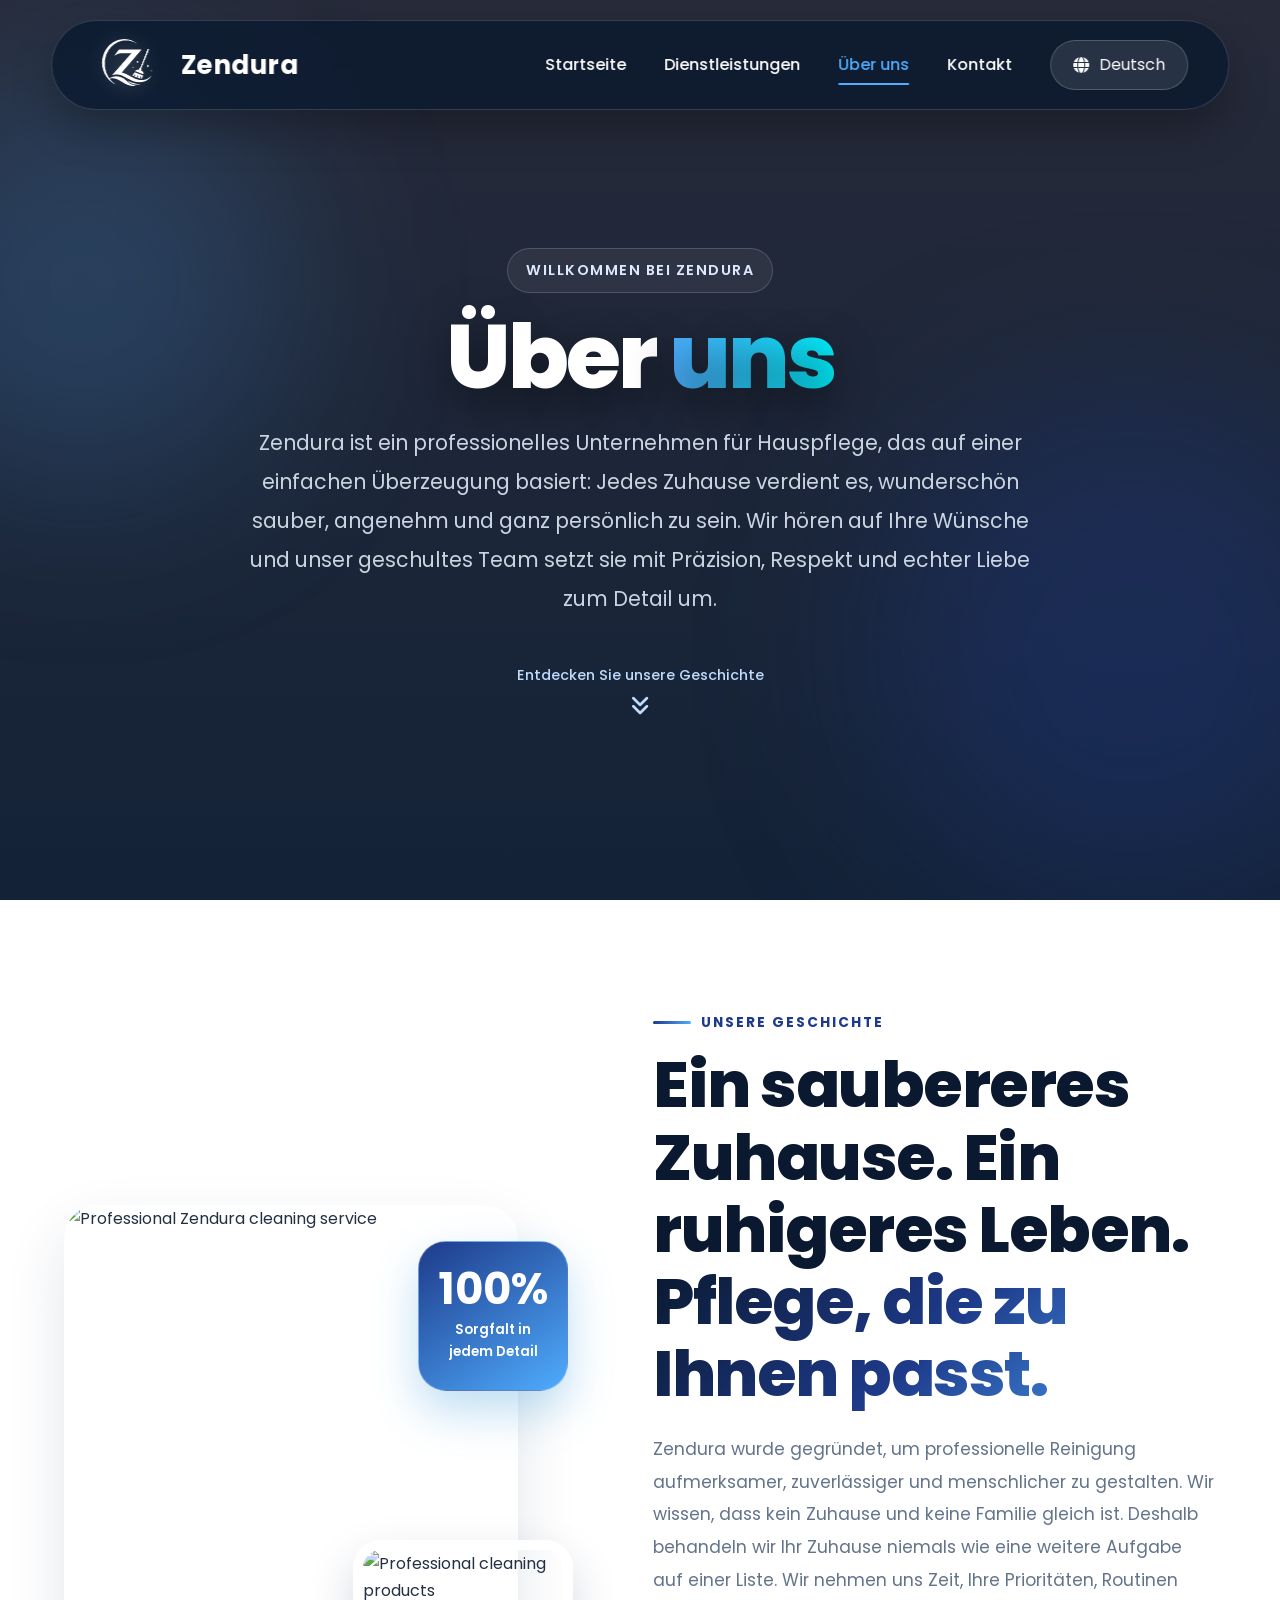
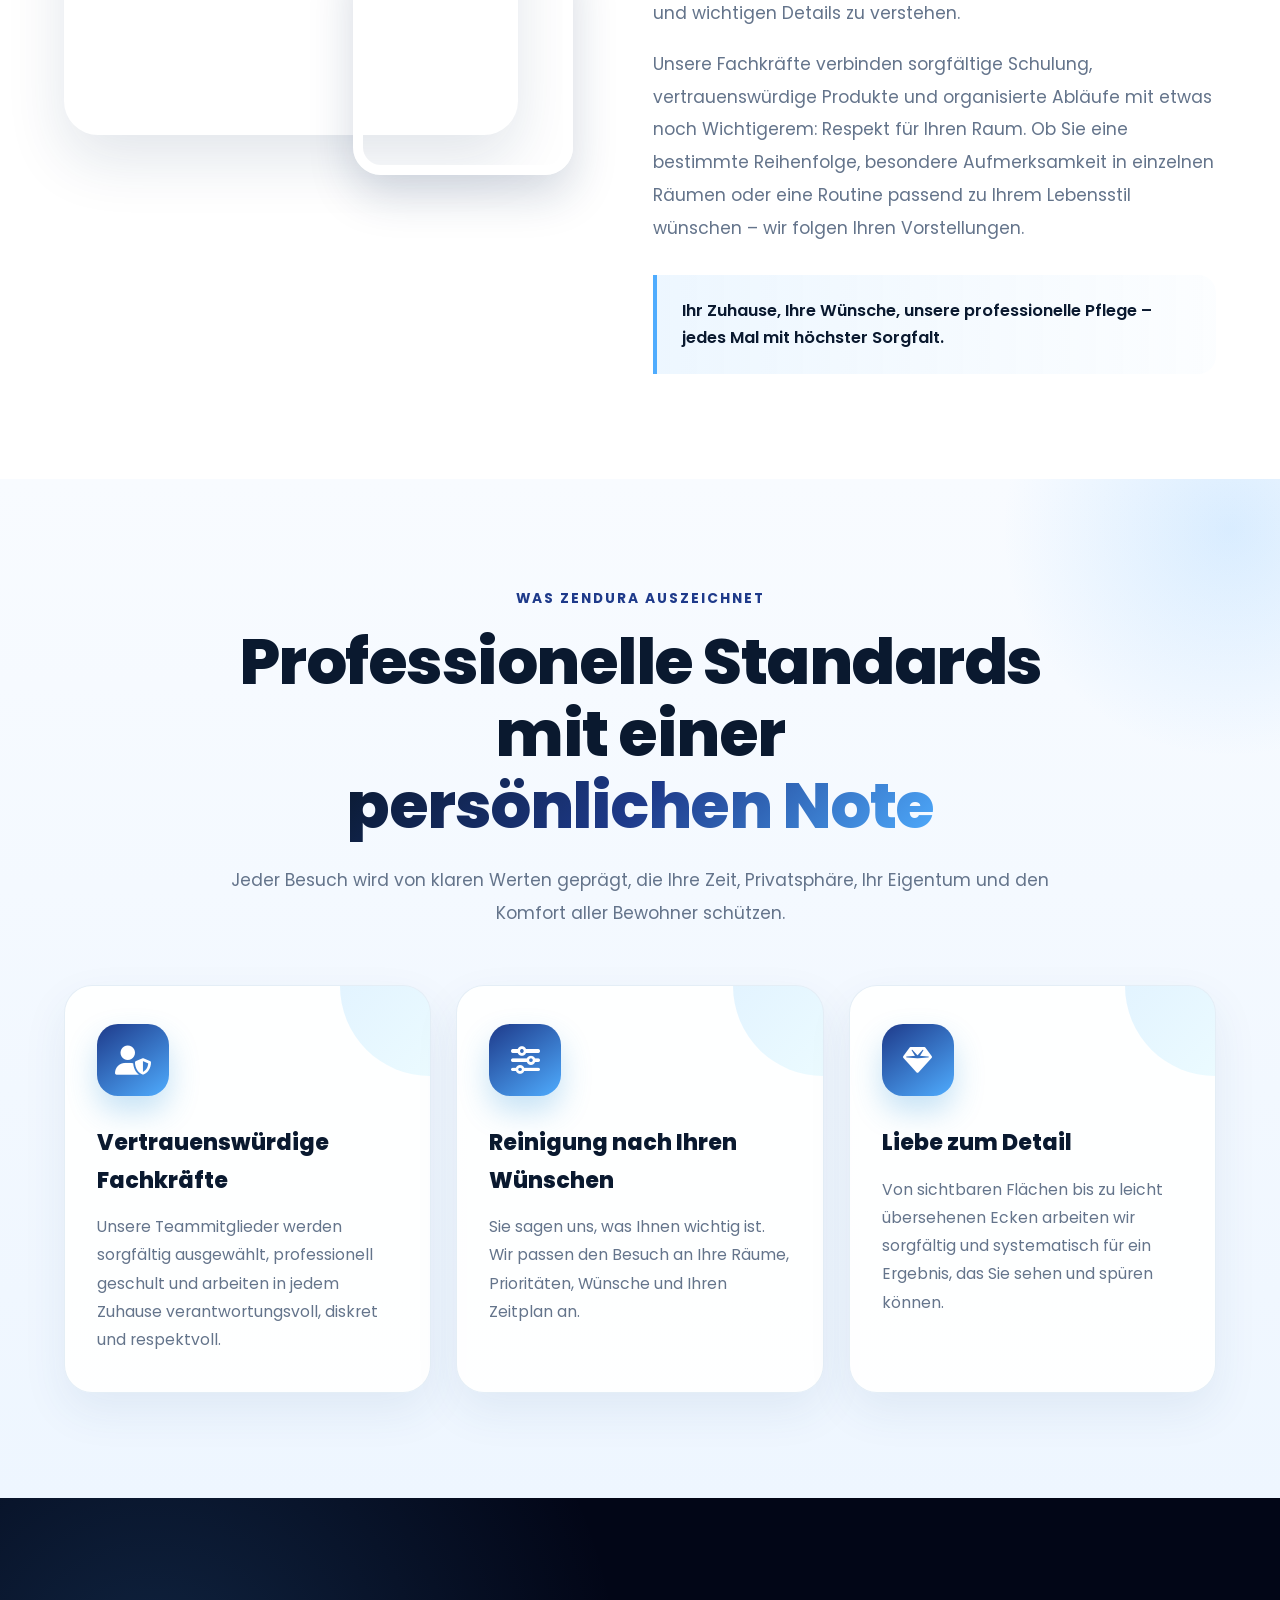
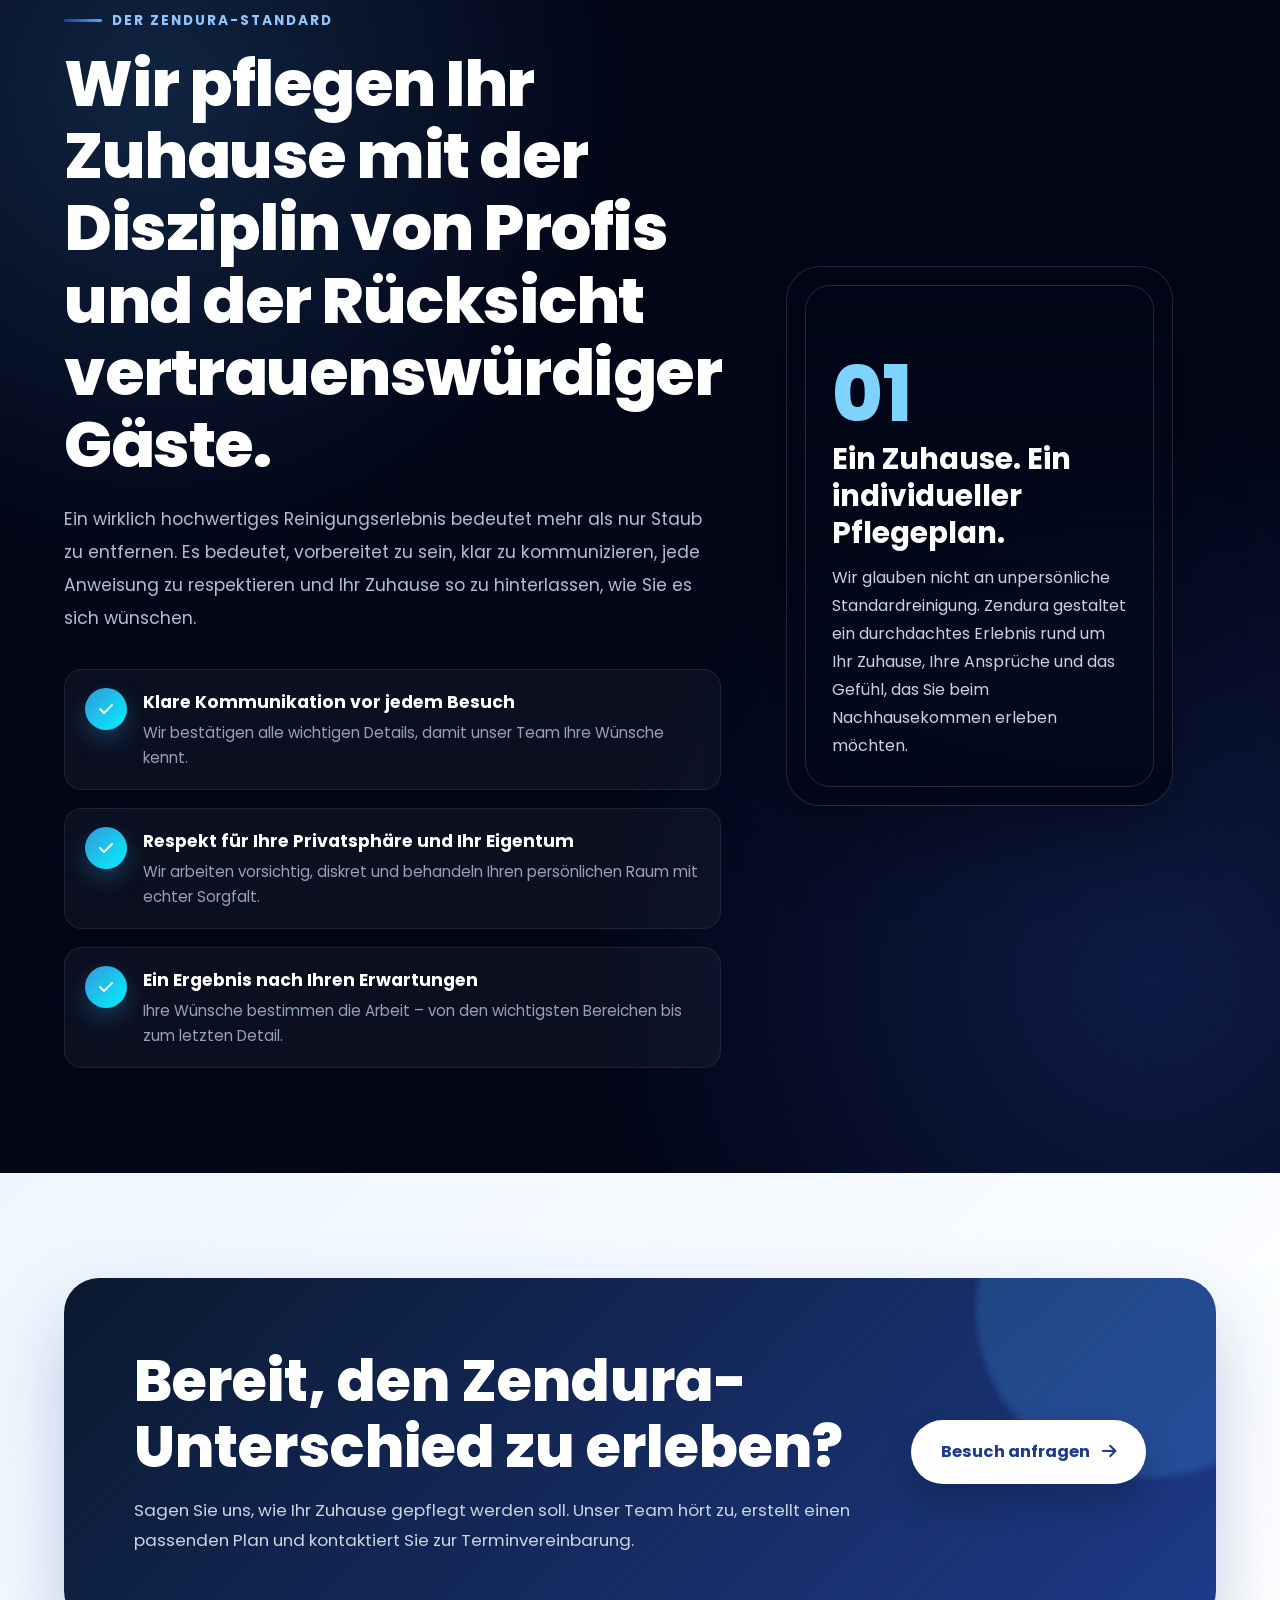
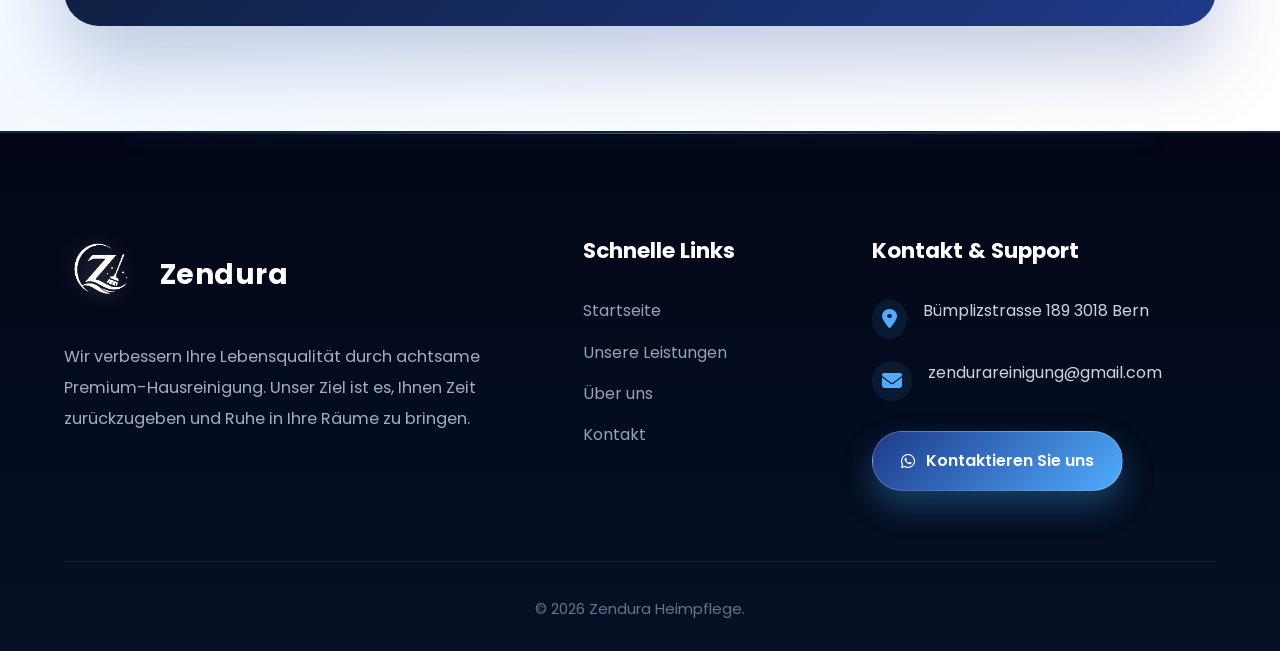
==== aboutus.html @ 42846e81 "Add stylesheet links to aboutus.html" ====
<!DOCTYPE html>
<html lang="de">
<head>
    <meta charset="UTF-8">
    <meta name="viewport" content="width=device-width, initial-scale=1.0, viewport-fit=cover">
    <meta name="description" content="Learn about Zendura, our professional home-care team, our values, and our commitment to creating beautifully clean and peaceful homes.">
    <title>About Us | Zendura</title>

    <link rel="preconnect" href="https://fonts.googleapis.com">
    <link rel="preconnect" href="https://fonts.gstatic.com" crossorigin>
    <link href="https://fonts.googleapis.com/css2?family=Poppins:wght@300;400;500;600;700;800&display=swap" rel="stylesheet">
    <link rel="stylesheet" href="https://cdnjs.cloudflare.com/ajax/libs/font-awesome/6.5.0/css/all.min.css">

    <style>

        * {
            margin: 0;
            padding: 0;
            box-sizing: border-box;
        }

        :root {
            --navy: #020617;
            --navy-soft: #0a192f;
            --blue-dark: #1e3a8a;
            --blue: #3498db;
            --blue-light: #4facfe;
            --cyan: #00f2fe;
            --white: #ffffff;
            --surface: #f8fbff;
            --text: #233044;
            --muted: #64748b;
            --line: #e4edf7;
            --shadow: 0 25px 60px rgba(15, 47, 87, 0.12);
        }

        html {
            scroll-behavior: smooth;
        }

        body {
            min-height: 100vh;
            overflow-x: hidden;
            background: var(--surface);
            color: var(--text);
            font-family: "Poppins", sans-serif;
            line-height: 1.7;
        }

        a,
        button,
        input,
        textarea {
            font: inherit;
        }

        img {
            display: block;
            max-width: 100%;
        }

        .text-gradient {
            display: inline-block;
            background: linear-gradient(135deg, var(--navy-soft), var(--blue-dark), var(--blue-light));
            -webkit-background-clip: text;
            background-clip: text;
            -webkit-text-fill-color: transparent;
        }

        .text-light-blue {
            display: inline-block;
            background: linear-gradient(90deg, var(--blue-light), var(--cyan));
            -webkit-background-clip: text;
            background-clip: text;
            -webkit-text-fill-color: transparent;
        }

        header {
            position: fixed;
            top: 20px;
            left: 50%;
            z-index: 1000;
            width: 92%;
            max-width: 1400px;
            height: 90px;
            padding: 0 40px;
            display: flex;
            align-items: center;
            justify-content: space-between;
            border: 1px solid rgba(255, 255, 255, 0.15);
            border-radius: 50px;
            background: rgba(10, 25, 47, 0.78);
            box-shadow: 0 20px 40px rgba(0, 0, 0, 0.25);
            backdrop-filter: blur(20px);
            -webkit-backdrop-filter: blur(20px);
            transform: translateX(-50%) translateY(0);
            transition: transform 0.4s cubic-bezier(0.3, 0, 0.2, 1);
        }

        header.hide-header {
            transform: translateX(-50%) translateY(-150%);
        }

        .header-left {
            display: flex;
            align-items: center;
        }

        .logo-container {
            display: inline-flex;
            align-items: center;
            gap: 6px;
            text-decoration: none;
        }

        .site-logo {
            width: auto;
            height: 80px;
            object-fit: contain;
            filter: drop-shadow(0 0 10px rgba(255, 255, 255, 0.25));
            transform: translateY(4px);
            transition: 0.3s ease;
        }

        .brand-name {
            color: var(--white);
            font-size: 26px;
            font-weight: 700;
            letter-spacing: 0.5px;
            transition: color 0.3s ease;
        }

        .logo-container:hover .site-logo {
            transform: translateY(4px) scale(1.07);
        }

        .logo-container:hover .brand-name {
            color: var(--blue-light);
        }

        .nav-links {
            display: flex;
            align-items: center;
            gap: 38px;
        }

        .nav-links > a {
            position: relative;
            color: var(--white);
            text-decoration: none;
            font-size: 16px;
            font-weight: 500;
            transition: color 0.3s ease;
        }

        .nav-links > a::after {
            content: "";
            position: absolute;
            left: 0;
            bottom: -6px;
            width: 0;
            height: 2px;
            border-radius: 20px;
            background: var(--blue-light);
            transition: width 0.3s ease;
        }

        .nav-links > a:hover,
        .nav-links > a.active-link {
            color: var(--blue-light);
        }

        .nav-links > a:hover::after,
        .nav-links > a.active-link::after {
            width: 100%;
        }

        .lang-btn-nav {
            display: inline-flex;
            align-items: center;
            gap: 10px;
            padding: 10px 22px;
            border: 1px solid rgba(255, 255, 255, 0.2);
            border-radius: 50px;
            color: var(--white);
            background: rgba(255, 255, 255, 0.1);
            cursor: pointer;
            transition: 0.3s ease;
        }

        .lang-btn-nav:hover {
            border-color: var(--blue);
            background: var(--blue);
            box-shadow: 0 8px 22px rgba(52, 152, 219, 0.42);
            transform: translateY(-2px);
        }

        .hamburger {
            display: none;
            width: 46px;
            height: 46px;
            padding: 0;
            border: 0;
            border-radius: 50%;
            outline: none;
            appearance: none;
            -webkit-appearance: none;
            place-items: center;
            color: var(--white);
            background: transparent;
            box-shadow: none;
            font-size: 28px;
            line-height: 1;
            cursor: pointer;
            transition: color 0.3s ease, transform 0.3s ease;
        }

        .hamburger i {
            display: block;
            color: inherit;
            background: transparent;
            line-height: 1;
            pointer-events: none;
        }

        .hamburger:hover {
            color: var(--blue-light);
            transform: scale(1.08);
        }

        .mobile-menu {
            position: fixed;
            inset: 0 0 0 auto;
            z-index: 2000;
            width: 100%;
            height: 100vh;
            display: flex;
            flex-direction: column;
            align-items: center;
            justify-content: center;
            gap: 38px;
            background: rgba(10, 25, 47, 0.98);
            backdrop-filter: blur(20px);
            -webkit-backdrop-filter: blur(20px);
            transform: translateX(100%);
            transition: transform 0.5s cubic-bezier(0.77, 0, 0.175, 1);
        }

        .mobile-menu.active {
            transform: translateX(0);
        }

        .mobile-menu a {
            color: var(--white);
            text-decoration: none;
            font-size: 26px;
            font-weight: 600;
            transition: 0.3s ease;
        }

        .mobile-menu a:hover,
        .mobile-menu a.active-link {
            color: var(--blue-light);
            transform: translateY(-3px);
        }

        .close-btn {
            position: absolute;
            top: 35px;
            right: 40px;
            width: 50px;
            height: 50px;
            padding: 0;
            border: 0;
            border-radius: 50%;
            outline: none;
            appearance: none;
            -webkit-appearance: none;
            display: grid;
            place-items: center;
            color: var(--white);
            background: transparent;
            box-shadow: none;
            font-size: 38px;
            line-height: 1;
            cursor: pointer;
            transition: color 0.3s ease, transform 0.3s ease;
        }

        .close-btn i {
            display: block;
            color: inherit;
            background: transparent;
            line-height: 1;
            pointer-events: none;
        }

        .close-btn:hover {
            color: #ff6b6b;
            transform: rotate(90deg);
        }

        .lang-btn-mobile {
            display: inline-flex;
            align-items: center;
            gap: 10px;
            padding: 16px 45px;
            border: 0;
            border-radius: 50px;
            color: var(--white);
            background: linear-gradient(135deg, var(--blue), var(--blue-dark));
            box-shadow: 0 10px 25px rgba(52, 152, 219, 0.4);
            font-size: 20px;
            font-weight: 600;
            cursor: pointer;
        }

        .lang-modal-overlay {
            position: fixed;
            inset: 0;
            z-index: 3000;
            display: flex;
            align-items: center;
            justify-content: center;
            padding: 20px;
            background: rgba(5, 12, 23, 0.85);
            backdrop-filter: blur(20px);
            -webkit-backdrop-filter: blur(20px);
            opacity: 0;
            visibility: hidden;
            transition: 0.35s ease;
        }

        .lang-modal-overlay.active {
            opacity: 1;
            visibility: visible;
        }

        .lang-modal-box {
            position: relative;
            width: min(100%, 380px);
            padding: 45px 35px 30px;
            border: 1px solid rgba(52, 152, 219, 0.2);
            border-radius: 25px;
            background: var(--white);
            box-shadow: 0 30px 60px rgba(0, 0, 0, 0.48);
            text-align: center;
            transform: scale(0.9) translateY(20px);
            transition: 0.35s cubic-bezier(0.175, 0.885, 0.32, 1.275);
        }

        .lang-modal-overlay.active .lang-modal-box {
            transform: scale(1) translateY(0);
        }

        .close-lang-modal {
            position: absolute;
            top: 18px;
            right: 23px;
            color: #9aaabd;
            font-size: 26px;
            cursor: pointer;
            transition: 0.3s ease;
        }

        .close-lang-modal:hover {
            color: #ef4444;
            transform: rotate(90deg);
        }

        .lang-modal-box h3 {
            margin-bottom: 28px;
            color: var(--navy-soft);
            font-size: 1.55rem;
            font-weight: 800;
        }

        .lang-option {
            display: block;
            width: 100%;
            margin-bottom: 14px;
            padding: 15px;
            border: 2px solid #e2e8f0;
            border-radius: 15px;
            color: var(--navy-soft);
            background: #f8fafc;
            text-decoration: none;
            font-size: 1.1rem;
            font-weight: 600;
            transition: 0.3s ease;
        }

        .lang-option:hover {
            border-color: var(--blue);
            background: rgba(52, 152, 219, 0.05);
            box-shadow: 0 10px 20px rgba(52, 152, 219, 0.12);
            transform: translateY(-2px);
        }

        .about-hero {
            position: relative;
            min-height: 100vh;
            padding: 155px 5% 90px;
            display: flex;
            align-items: center;
            justify-content: center;
            overflow: hidden;
            background:
                linear-gradient(180deg, rgba(2, 6, 23, 0.85), rgba(10, 25, 47, 0.96)),
                url("https://images.unsplash.com/photo-1581578731548-c64695cc6952?q=85&w=2000&auto=format&fit=crop") center/cover no-repeat;
        }

        .about-hero::before,
        .about-hero::after {
            content: "";
            position: absolute;
            border-radius: 50%;
            pointer-events: none;
            filter: blur(90px);
        }

        .about-hero::before {
            top: 8%;
            left: -10%;
            width: 420px;
            height: 420px;
            background: rgba(79, 172, 254, 0.18);
            animation: driftOne 10s ease-in-out infinite alternate;
        }

        .about-hero::after {
            right: -8%;
            bottom: 0;
            width: 500px;
            height: 500px;
            background: rgba(30, 58, 138, 0.35);
            animation: driftTwo 12s ease-in-out infinite alternate;
        }

        @keyframes driftOne {
            to { transform: translate(70px, 50px); }
        }

        @keyframes driftTwo {
            to { transform: translate(-80px, -40px); }
        }

        .about-hero-content {
            position: relative;
            z-index: 2;
            width: min(100%, 980px);
            text-align: center;
        }
        .hero-logo-shell {
            position: relative;
            width: clamp(220px, 50vw, 360px);
            aspect-ratio: 1 / 1;
            margin: 0 auto 35px;
            display: grid;
            place-items: center;
            border-radius: 50%;
            background: linear-gradient(135deg, rgba(30, 58, 138, 0.6), rgba(79, 172, 254, 0.15));
            border: 1px solid rgba(79, 172, 254, 0.4);
            box-shadow:
                0 20px 50px rgba(0, 0, 0, 0.4),
                0 0 45px rgba(79, 172, 254, 0.3),
                inset 0 0 35px rgba(79, 172, 254, 0.25);
            backdrop-filter: blur(20px);
            -webkit-backdrop-filter: blur(20px);
            animation: logoFloat 6s ease-in-out infinite;
        }

        .hero-logo-shell::before {
            content: "";
            position: absolute;
            inset: -15px;
            border: 2px solid rgba(79, 172, 254, 0.5);
            border-radius: 50%;
            animation: pulseRing 3s ease-in-out infinite;
        }

        .hero-logo-shell::after {
            content: "";
            position: absolute;
            inset: 15px;
            border: 1px dashed rgba(0, 242, 254, 0.3);
            border-radius: 50%;
            pointer-events: none;
        }

        .hero-logo-inner {
            position: absolute;
            inset: 0;
            z-index: 2;
            display: grid;
            place-items: center; 
            border-radius: 50%;
        }

        .hero-center-logo {
            width: 70%; 
            height: 70%;
            object-fit: contain;
            filter: drop-shadow(0 15px 25px rgba(0, 0, 0, 0.5));
            transition: transform 0.3s ease;
        }

        .hero-logo-shell:hover .hero-center-logo {
            transform: scale(1.05); 
        }

        @keyframes logoFloat {
            50% { transform: translateY(-12px); }
        }

        @keyframes pulseRing {
            50% {
                opacity: 0.35;
                transform: scale(1.06);
            }
        }

        .about-eyebrow {
            display: inline-flex;
            align-items: center;
            gap: 10px;
            margin-bottom: 18px;
            padding: 9px 18px;
            border: 1px solid rgba(255, 255, 255, 0.16);
            border-radius: 50px;
            color: #dbeafe;
            background: rgba(255, 255, 255, 0.06);
            font-size: 0.9rem;
            font-weight: 600;
            letter-spacing: 1.5px;
            text-transform: uppercase;
        }

        .about-eyebrow i {
            color: var(--blue-light);
        }

        .about-hero h1 {
            margin-bottom: 22px;
            color: var(--white);
            font-size: clamp(3rem, 7vw, 6.2rem);
            font-weight: 800;
            line-height: 1.02;
            letter-spacing: -3px;
            text-shadow: 0 15px 45px rgba(0, 0, 0, 0.48);
        }

        .about-hero p {
            width: min(100%, 820px);
            margin: 0 auto;
            color: #cbd5e1;
            font-size: clamp(1.05rem, 2vw, 1.28rem);
            line-height: 1.9;
        }

        .hero-scroll-note {
            display: inline-flex;
            flex-direction: column;
            align-items: center;
            gap: 8px;
            margin-top: 44px;
            color: #bfdbfe;
            text-decoration: none;
            font-size: 0.9rem;
            font-weight: 500;
        }

        .hero-scroll-note i {
            font-size: 1.35rem;
            animation: scrollBounce 1.5s infinite;
        }

        @keyframes scrollBounce {
            50% { transform: translateY(7px); }
        }

        .section {
            position: relative;
            padding: 105px 5%;
        }

        .section-container {
            width: min(100%, 1250px);
            margin: 0 auto;
        }

        .section-label {
            display: inline-flex;
            align-items: center;
            gap: 10px;
            margin-bottom: 15px;
            color: var(--blue-dark);
            font-size: 0.86rem;
            font-weight: 700;
            letter-spacing: 2px;
            text-transform: uppercase;
        }

        .section-label::before {
            content: "";
            width: 38px;
            height: 3px;
            border-radius: 20px;
            background: linear-gradient(90deg, var(--blue-dark), var(--blue-light));
        }

        .section-title {
            margin-bottom: 22px;
            color: var(--navy-soft);
            font-size: clamp(2.3rem, 5vw, 4.2rem);
            font-weight: 800;
            line-height: 1.13;
            letter-spacing: -1.5px;
        }

        .section-description {
            color: var(--muted);
            font-size: 1.08rem;
            line-height: 1.9;
        }


        .story-section {
            background: var(--white);
        }

        .story-grid {
            display: grid;
            grid-template-columns: 0.95fr 1.05fr;
            gap: 80px;
            align-items: center;
        }

        .story-visual {
            position: relative;
            min-height: 570px;
        }

        .story-main-image {
            position: absolute;
            inset: 0 55px 40px 0;
            overflow: hidden;
            border-radius: 34px;
            box-shadow: var(--shadow);
        }

        .story-main-image img {
            width: 100%;
            height: 100%;
            object-fit: cover;
            transition: transform 0.8s ease;
        }

        .story-visual:hover .story-main-image img {
            transform: scale(1.05);
        }

        .story-small-image {
            position: absolute;
            right: 0;
            bottom: 0;
            width: 220px;
            height: 235px;
            overflow: hidden;
            border: 10px solid var(--white);
            border-radius: 28px;
            box-shadow: 0 20px 45px rgba(15, 47, 87, 0.18);
        }

        .story-small-image img {
            width: 100%;
            height: 100%;
            object-fit: cover;
        }

        .experience-badge {
            position: absolute;
            top: 36px;
            right: 5px;
            width: 150px;
            min-height: 150px;
            padding: 22px;
            display: flex;
            flex-direction: column;
            align-items: center;
            justify-content: center;
            border: 1px solid rgba(255, 255, 255, 0.25);
            border-radius: 28px;
            color: var(--white);
            background: linear-gradient(145deg, var(--blue-dark), var(--blue-light));
            box-shadow: 0 20px 45px rgba(52, 152, 219, 0.32);
            text-align: center;
        }

        .experience-badge strong {
            font-size: 2.7rem;
            line-height: 1;
        }

        .experience-badge span {
            margin-top: 8px;
            font-size: 0.82rem;
            font-weight: 600;
        }

        .story-copy p + p {
            margin-top: 18px;
        }

        .signature-line {
            margin-top: 30px;
            padding: 22px 25px;
            border-left: 4px solid var(--blue-light);
            border-radius: 0 18px 18px 0;
            color: var(--navy-soft);
            background: linear-gradient(90deg, rgba(79, 172, 254, 0.1), rgba(79, 172, 254, 0.02));
            font-size: 1.02rem;
            font-weight: 600;
        }

        .values-section {
            overflow: hidden;
            background: linear-gradient(180deg, #f8fbff, #eef6ff);
        }

        .values-section::before {
            content: "";
            position: absolute;
            top: -180px;
            right: -180px;
            width: 460px;
            height: 460px;
            border-radius: 50%;
            background: radial-gradient(circle, rgba(79, 172, 254, 0.18), transparent 70%);
        }

        .section-heading-center {
            width: min(100%, 850px);
            margin: 0 auto 55px;
            text-align: center;
        }

        .section-heading-center .section-label {
            justify-content: center;
        }

        .section-heading-center .section-label::before {
            display: none;
        }

        .values-grid {
            display: grid;
            grid-template-columns: repeat(3, 1fr);
            gap: 25px;
        }

        .value-card {
            position: relative;
            overflow: hidden;
            min-height: 330px;
            padding: 38px 32px;
            border: 1px solid rgba(46, 114, 182, 0.12);
            border-radius: 28px;
            background: rgba(255, 255, 255, 0.9);
            box-shadow: 0 18px 45px rgba(42, 78, 123, 0.08);
            transition: 0.4s cubic-bezier(0.175, 0.885, 0.32, 1.275);
        }

        .value-card::before {
            content: "";
            position: absolute;
            top: -90px;
            right: -90px;
            width: 180px;
            height: 180px;
            border-radius: 50%;
            background: linear-gradient(135deg, rgba(79, 172, 254, 0.18), rgba(0, 242, 254, 0.06));
            transition: 0.4s ease;
        }

        .value-card:hover {
            border-color: rgba(52, 152, 219, 0.3);
            box-shadow: 0 30px 65px rgba(42, 78, 123, 0.15);
            transform: translateY(-10px);
        }

        .value-card:hover::before {
            transform: scale(1.3);
        }

        .value-icon {
            position: relative;
            z-index: 2;
            width: 72px;
            height: 72px;
            margin-bottom: 28px;
            display: flex;
            align-items: center;
            justify-content: center;
            border-radius: 21px;
            color: var(--white);
            background: linear-gradient(145deg, var(--blue-dark), var(--blue-light));
            box-shadow: 0 15px 30px rgba(52, 152, 219, 0.28);
            font-size: 29px;
        }

        .value-card h3 {
            position: relative;
            z-index: 2;
            margin-bottom: 14px;
            color: var(--navy-soft);
            font-size: 1.38rem;
            font-weight: 750;
        }

        .value-card p {
            position: relative;
            z-index: 2;
            color: var(--muted);
            font-size: 0.98rem;
            line-height: 1.8;
        }

        .professional-section {
            color: var(--white);
            background: var(--navy);
            overflow: hidden;
        }

        .professional-section::before {
            content: "";
            position: absolute;
            inset: 0;
            background:
                radial-gradient(circle at 12% 15%, rgba(79, 172, 254, 0.18), transparent 30%),
                radial-gradient(circle at 90% 85%, rgba(30, 58, 138, 0.4), transparent 35%);
            pointer-events: none;
        }

        .professional-grid {
            position: relative;
            z-index: 2;
            display: grid;
            grid-template-columns: 1fr 0.9fr;
            gap: 65px;
            align-items: center;
        }

        .professional-section .section-label {
            color: #93c5fd;
        }

        .professional-section .section-title {
            color: var(--white);
        }

        .professional-section .section-description {
            color: #aebdd0;
        }

        .professional-list {
            margin-top: 34px;
            display: grid;
            gap: 18px;
        }

        .professional-item {
            display: flex;
            align-items: flex-start;
            gap: 16px;
            padding: 18px 20px;
            border: 1px solid rgba(255, 255, 255, 0.08);
            border-radius: 18px;
            background: rgba(255, 255, 255, 0.04);
            transition: 0.3s ease;
        }

        .professional-item:hover {
            border-color: rgba(79, 172, 254, 0.35);
            background: rgba(79, 172, 254, 0.08);
            transform: translateX(7px);
        }

        .professional-check {
            min-width: 42px;
            height: 42px;
            display: flex;
            align-items: center;
            justify-content: center;
            border-radius: 50%;
            color: var(--white);
            background: linear-gradient(135deg, var(--blue), var(--cyan));
            box-shadow: 0 10px 25px rgba(52, 152, 219, 0.3);
        }

        .professional-item h4 {
            margin-bottom: 4px;
            color: var(--white);
            font-size: 1.08rem;
        }

        .professional-item p {
            color: #93a4ba;
            font-size: 0.94rem;
            line-height: 1.65;
        }

        .promise-panel {
            position: relative;
            overflow: hidden;
            min-height: 540px;
            padding: 45px;
            display: flex;
            flex-direction: column;
            justify-content: flex-end;
            border: 1px solid rgba(255, 255, 255, 0.13);
            border-radius: 34px;
            background:
                linear-gradient(180deg, rgba(2, 6, 23, 0.04), rgba(2, 6, 23, 0.9)),
                url("https://images.unsplash.com/photo-1527515637462-cff94eecc1ac?q=85&w=1000&auto=format&fit=crop") center/cover no-repeat;
            box-shadow: 0 35px 75px rgba(0, 0, 0, 0.32);
        }

        .promise-panel::after {
            content: "";
            position: absolute;
            inset: 18px;
            border: 1px solid rgba(255, 255, 255, 0.14);
            border-radius: 25px;
            pointer-events: none;
        }

        .promise-panel-content {
            position: relative;
            z-index: 2;
        }

        .promise-number {
            margin-bottom: 12px;
            color: #7dd3fc;
            font-size: 4.8rem;
            font-weight: 800;
            line-height: 0.85;
        }

        .promise-panel h3 {
            margin-bottom: 13px;
            color: var(--white);
            font-size: 1.85rem;
            line-height: 1.25;
        }

        .promise-panel p {
            color: #c7d2e1;
            font-size: 1rem;
            line-height: 1.75;
        }

        .stats-section {
            padding: 0 5% 105px;
            background: var(--white);
        }

        .stats-card {
            width: min(100%, 1250px);
            margin: 0 auto;
            display: grid;
            grid-template-columns: repeat(4, 1fr);
            overflow: hidden;
            border: 1px solid var(--line);
            border-radius: 28px;
            background: var(--white);
            box-shadow: var(--shadow);
        }

        .stat-item {
            position: relative;
            padding: 38px 25px;
            text-align: center;
        }

        .stat-item:not(:last-child)::after {
            content: "";
            position: absolute;
            top: 25%;
            right: 0;
            width: 1px;
            height: 50%;
            background: var(--line);
        }

        .stat-item strong {
            display: block;
            margin-bottom: 7px;
            color: var(--blue-dark);
            font-size: clamp(2rem, 4vw, 3.2rem);
            font-weight: 800;
            line-height: 1;
        }

        .stat-item span {
            color: var(--muted);
            font-size: 0.93rem;
            font-weight: 600;
        }

 
        .about-cta-section {
            padding: 105px 5%;
            background: linear-gradient(135deg, #eef7ff, #ffffff);
        }

        .about-cta {
            position: relative;
            width: min(100%, 1250px);
            margin: 0 auto;
            overflow: hidden;
            padding: 70px;
            display: flex;
            align-items: center;
            justify-content: space-between;
            gap: 40px;
            border-radius: 35px;
            color: var(--white);
            background: linear-gradient(135deg, var(--navy-soft), var(--blue-dark));
            box-shadow: 0 35px 75px rgba(30, 58, 138, 0.25);
        }

        .about-cta::before {
            content: "";
            position: absolute;
            top: -140px;
            right: -100px;
            width: 340px;
            height: 340px;
            border-radius: 50%;
            background: rgba(79, 172, 254, 0.2);
            filter: blur(3px);
        }

        .about-cta-copy {
            position: relative;
            z-index: 2;
            max-width: 720px;
        }

        .about-cta h2 {
            margin-bottom: 15px;
            font-size: clamp(2rem, 4.5vw, 3.6rem);
            font-weight: 800;
            line-height: 1.15;
        }

        .about-cta p {
            color: #cbd5e1;
            font-size: 1.05rem;
            line-height: 1.8;
        }

        .about-cta-btn {
            position: relative;
            z-index: 2;
            flex-shrink: 0;
            display: inline-flex;
            align-items: center;
            gap: 12px;
            padding: 18px 30px;
            border-radius: 50px;
            color: var(--blue-dark);
            background: var(--white);
            box-shadow: 0 18px 35px rgba(0, 0, 0, 0.2);
            text-decoration: none;
            font-size: 1.03rem;
            font-weight: 700;
            transition: 0.35s ease;
        }

        .about-cta-btn:hover {
            color: var(--white);
            background: linear-gradient(135deg, var(--blue-light), var(--blue));
            transform: translateY(-5px);
        }

  
        .premium-footer {
            position: relative;
            overflow: hidden;
            padding: 100px 5% 30px;
            border-top: 2px solid rgba(52, 152, 219, 0.15);
            color: #94a3b8;
            background: linear-gradient(to bottom, var(--navy), #061126);
        }

        .premium-footer::before {
            content: "";
            position: absolute;
            top: 0;
            left: 50%;
            width: 80%;
            height: 1px;
            background: linear-gradient(90deg, transparent, rgba(79, 172, 254, 0.5), transparent);
            box-shadow: 0 0 20px rgba(79, 172, 254, 0.8);
            transform: translateX(-50%);
        }

        .footer-container {
            position: relative;
            z-index: 2;
            width: min(100%, 1300px);
            margin: 0 auto 70px;
            display: grid;
            grid-template-columns: 2fr 1fr 1.5fr;
            gap: 60px;
        }

        .footer-brand {
            display: flex;
            flex-direction: column;
            gap: 24px;
        }

        .footer-logo {
            display: inline-flex;
            align-items: center;
            gap: 8px;
            width: fit-content;
            text-decoration: none;
        }

        .footer-site-logo {
            width: auto;
            height: 85px;
            object-fit: contain;
            filter: drop-shadow(0 0 10px rgba(255, 255, 255, 0.25));
            transition: 0.3s ease;
        }

        .footer-brand-name {
            color: var(--white);
            font-size: 28px;
            font-weight: 700;
            letter-spacing: 0.5px;
            transition: 0.3s ease;
        }

        .footer-logo:hover .footer-site-logo {
            transform: scale(1.05);
        }

        .footer-logo:hover .footer-brand-name {
            color: var(--blue-light);
        }

        .footer-brand p {
            max-width: 430px;
            color: #a0aec0;
            font-size: 1.02rem;
            line-height: 1.9;
        }

        .footer-links h4,
        .footer-contact h4 {
            margin-bottom: 28px;
            color: var(--white);
            font-size: 1.35rem;
            font-weight: 700;
        }

        .footer-links ul,
        .footer-contact ul {
            list-style: none;
        }

        .footer-links ul {
            display: flex;
            flex-direction: column;
            gap: 14px;
        }

        .footer-links a {
            display: inline-block;
            color: #94a3b8;
            text-decoration: none;
            transition: 0.3s ease;
        }

        .footer-links a:hover {
            color: var(--blue-light);
            transform: translateX(7px);
        }

        .footer-contact ul {
            display: flex;
            flex-direction: column;
            gap: 20px;
        }

        .footer-contact li {
            display: flex;
            align-items: flex-start;
            gap: 16px;
            color: #cbd5e1;
        }

        .footer-contact li > i {
            margin-top: 2px;
            padding: 10px;
            border-radius: 50%;
            color: var(--blue-light);
            background: rgba(52, 152, 219, 0.1);
            font-size: 1.25rem;
        }

        .whatsapp-btn-blue {
            display: inline-flex;
            align-items: center;
            justify-content: center;
            gap: 11px;
            width: fit-content;
            margin-top: 10px;
            padding: 15px 28px;
            border: 1px solid rgba(255, 255, 255, 0.2);
            border-radius: 50px;
            color: var(--white) !important;
            background: linear-gradient(135deg, var(--blue-dark), var(--blue-light));
            box-shadow: 0 15px 30px rgba(52, 152, 219, 0.35);
            text-decoration: none;
            font-weight: 600;
            transition: 0.35s ease;
        }

        .whatsapp-btn-blue:hover {
            box-shadow: 0 20px 40px rgba(52, 152, 219, 0.55);
            transform: translateY(-5px) scale(1.03);
        }

        .footer-bottom {
            width: min(100%, 1300px);
            margin: 0 auto;
            padding-top: 34px;
            border-top: 1px solid rgba(255, 255, 255, 0.08);
            color: #64748b;
            text-align: center;
            font-size: 0.93rem;
        }


        .reveal {
            opacity: 0;
            transform: translateY(35px);
            transition: opacity 0.7s ease, transform 0.7s ease;
        }

        .reveal.show {
            opacity: 1;
            transform: translateY(0);
        }

 
        @media (max-width: 1050px) {
            .nav-links {
                gap: 24px;
            }

            .story-grid,
            .professional-grid {
                gap: 45px;
            }

            .values-grid {
                grid-template-columns: repeat(2, 1fr);
            }

            .value-card:last-child {
                grid-column: 1 / -1;
            }
        }

        @media (max-width: 950px) {
            header {
                height: 80px;
                padding: 0 30px;
            }

            .site-logo {
                height: 65px;
                transform: translateY(3px);
            }

            .brand-name {
                font-size: 22px;
            }

            .nav-links {
                display: none;
            }

            .hamburger {
                display: grid;
                background: transparent !important;
                border: 0 !important;
                box-shadow: none !important;
            }

            .about-hero {
                min-height: 900px;
                padding-top: 135px;
            }

            .story-grid,
            .professional-grid {
                grid-template-columns: 1fr;
            }

            .story-copy {
                order: -1;
            }

            .story-visual {
                min-height: 540px;
            }

            .professional-grid {
                gap: 50px;
            }

            .promise-panel {
                min-height: 500px;
            }

            .stats-card {
                grid-template-columns: repeat(2, 1fr);
            }

            .stat-item:nth-child(2)::after {
                display: none;
            }

            .stat-item:nth-child(-n + 2) {
                border-bottom: 1px solid var(--line);
            }

            .about-cta {
                padding: 55px 40px;
                flex-direction: column;
                align-items: flex-start;
            }

            .footer-container {
                grid-template-columns: 1fr;
                gap: 48px;
                text-align: center;
            }

            .footer-logo,
            .whatsapp-btn-blue {
                margin-right: auto;
                margin-left: auto;
            }

            .footer-brand p {
                margin: 0 auto;
            }

            .footer-contact li {
                flex-direction: column;
                align-items: center;
                gap: 10px;
            }
        }

        @media (max-width: 640px) {
            .section {
                padding: 80px 5%;
            }

            header {
                top: 14px;
                height: 70px;
                padding: 0 20px;
            }

            .site-logo {
                height: 55px;
                transform: translateY(2px);
            }

            .brand-name {
                font-size: 20px;
            }

            .about-hero {
                min-height: 820px;
                padding: 120px 20px 75px;
            }

            .hamburger {
                width: 44px;
                height: 44px;
                padding: 0;
                background: transparent !important;
            }

            .close-btn {
                top: 24px;
                right: 22px;
                width: 48px;
                height: 48px;
                padding: 0;
                background: transparent !important;
                border: 0 !important;
                box-shadow: none !important;
            }

            .about-hero h1 {
                letter-spacing: -2px;
            }

            .story-visual {
                min-height: 440px;
            }

            .story-main-image {
                inset: 0 25px 35px 0;
            }

            .story-small-image {
                width: 165px;
                height: 175px;
                border-width: 7px;
            }

            .experience-badge {
                top: 20px;
                right: 0;
                width: 116px;
                min-height: 116px;
                padding: 14px;
                border-radius: 22px;
            }

            .experience-badge strong {
                font-size: 2.1rem;
            }

            .experience-badge span {
                font-size: 0.7rem;
            }

            .values-grid {
                grid-template-columns: 1fr;
            }

            .value-card:last-child {
                grid-column: auto;
            }

            .value-card {
                min-height: auto;
            }

            .promise-panel {
                min-height: 440px;
                padding: 30px;
            }

            .promise-number {
                font-size: 3.8rem;
            }

            .stats-section {
                padding-bottom: 80px;
            }

            .stats-card {
                grid-template-columns: 1fr;
            }

            .stat-item {
                border-bottom: 1px solid var(--line);
            }

            .stat-item:last-child {
                border-bottom: 0;
            }

            .stat-item::after {
                display: none;
            }

            .about-cta-section {
                padding: 80px 5%;
            }

            .about-cta {
                padding: 45px 25px;
                border-radius: 27px;
            }

            .about-cta-btn {
                width: 100%;
                justify-content: center;
            }

            .premium-footer {
                padding-top: 80px;
            }
        }

        .about-hero-content {
            width: min(100%, 980px);
            padding-inline: clamp(0px, 2vw, 18px);
        }

        .section-container,
        .stats-card,
        .about-cta,
        .footer-container {
            max-width: 100%;
        }

        @media (max-width: 1200px) {
            .section {
                padding-inline: 4.5%;
            }

            .story-grid {
                gap: 55px;
            }

            .professional-grid {
                gap: 48px;
            }

            .footer-container {
                gap: 38px;
            }

            .about-cta {
                padding: 58px;
            }
        }

        /* iPad Pro, iPad landscape and smaller laptops */
        @media (max-width: 1024px) {
            .about-hero {
                min-height: auto;
                padding-top: 145px;
                padding-bottom: 90px;
            }

            .about-hero h1 {
                font-size: clamp(3rem, 8vw, 5rem);
            }

            .section {
                padding-top: 92px;
                padding-bottom: 92px;
            }
        }

        /* iPad portrait and tablets */
        @media (max-width: 820px) {
            header {
                width: calc(100% - 28px);
                max-width: none;
                padding-inline: 24px;
            }

            .about-hero {
                padding: 130px 22px 80px;
            }

            .about-hero p {
                font-size: 1.03rem;
                line-height: 1.8;
            }

            .story-grid,
            .professional-grid {
                gap: 45px;
            }

            .story-visual {
                width: min(100%, 600px);
                margin-inline: auto;
            }

            .section-title {
                font-size: clamp(2.2rem, 7vw, 3.5rem);
            }

            .about-cta {
                align-items: stretch;
                padding: 48px 34px;
            }

            .about-cta-btn {
                align-self: flex-start;
            }
        }

        /* Phones */
        @media (max-width: 640px) {
            header {
                width: calc(100% - 24px);
                padding-inline: 18px;
            }

            .logo-container {
                gap: 3px;
            }

            .brand-name {
                font-size: 19px;
            }

            .about-hero {
                min-height: auto;
                padding: 115px 16px 68px;
            }

            .about-hero-content {
                padding-inline: 0;
            }

            .about-eyebrow {
                max-width: 100%;
                padding: 8px 14px;
                font-size: 0.78rem;
                letter-spacing: 1.1px;
            }

            .about-hero h1 {
                margin-bottom: 17px;
                font-size: clamp(2.65rem, 14vw, 4rem);
                line-height: 1.03;
                letter-spacing: -1.8px;
            }

            .about-hero p {
                font-size: 0.97rem;
                line-height: 1.75;
            }

            .hero-scroll-note {
                margin-top: 34px;
            }

            .section {
                padding: 72px 18px;
            }

            .section-heading-center {
                margin-bottom: 38px;
            }

            .section-title {
                margin-bottom: 17px;
                font-size: clamp(2rem, 10vw, 2.85rem);
                letter-spacing: -1px;
            }

            .section-description {
                font-size: 1rem;
                line-height: 1.75;
            }

            .story-visual {
                min-height: 405px;
            }

            .story-main-image {
                inset: 0 18px 30px 0;
                border-radius: 26px;
            }

            .story-small-image {
                width: 148px;
                height: 156px;
                border-width: 6px;
                border-radius: 21px;
            }

            .experience-badge {
                width: 105px;
                min-height: 105px;
                padding: 12px;
            }

            .value-card {
                padding: 30px 25px;
                border-radius: 24px;
            }

            .professional-item {
                padding: 16px;
            }

            .promise-panel {
                min-height: 410px;
                padding: 27px;
                border-radius: 27px;
            }

            .about-cta {
                padding: 40px 24px;
                gap: 28px;
            }

            .premium-footer {
                padding-inline: 18px;
            }
        }

        /* Very small phones */
        @media (max-width: 390px) {
            .site-logo {
                height: 49px;
            }

            .brand-name {
                font-size: 17px;
            }

            .hamburger {
                width: 40px;
                height: 40px;
                font-size: 24px;
            }

            .story-visual {
                min-height: 360px;
            }

            .story-small-image {
                width: 125px;
                height: 134px;
            }

            .experience-badge {
                width: 94px;
                min-height: 94px;
            }

            .experience-badge strong {
                font-size: 1.8rem;
            }

            .about-cta {
                padding-inline: 20px;
            }
        }

        @media (prefers-reduced-motion: reduce) {
            *,
            *::before,
            *::after {
                scroll-behavior: auto !important;
                animation-duration: 0.01ms !important;
                animation-iteration-count: 1 !important;
                transition-duration: 0.01ms !important;
            }
        }

        .footer-contact a[href^="mailto:"] {
    color: inherit;
    text-decoration: none;
    transition: color 0.25s ease;
}

.footer-contact a[href^="mailto:"]:hover {
    color: #39a9db;
    text-decoration: underline;
}
    </style>
</head>
<body>
 
    <header id="mainHeader">
        <div class="header-left">
            <a href="index.html#home" class="logo-container" aria-label="Zendura home">
                <img src="[data-uri]" alt="Zendura Logo" class="site-logo">
                <span class="brand-name">Zendura</span>
            </a>
        </div>

        <nav class="nav-links" aria-label="Primary navigation">
            <a href="index.html#home" class="i18n" data-en="Home" data-de="Startseite">Home</a>
            <a href="index.html#services" class="i18n" data-en="Services" data-de="Dienstleistungen">Services</a>
            <a href="#about-top" class="active-link i18n" data-en="About Us" data-de="Über uns">About Us</a>
            <a href="index.html#request-service" class="i18n" data-en="Contact Us" data-de="Kontakt">Contact Us</a>
            <button type="button" class="lang-btn-nav" onclick="openLangModal()">
                <i class="fa-solid fa-globe"></i>
                <span id="currentLangDesktop">Deutsch</span>
            </button>
        </nav>

        <button type="button" class="hamburger" id="hamburgerMenu" aria-label="Open menu">
            <i class="fa-solid fa-bars-staggered"></i>
        </button>
    </header>


    <div class="mobile-menu" id="mobileMenu" aria-hidden="true">
        <button type="button" class="close-btn" id="closeMenu" aria-label="Close menu">
            <i class="fa-solid fa-xmark"></i>
        </button>
        <a href="index.html#home" class="i18n" data-en="Home" data-de="Startseite">Home</a>
        <a href="index.html#services" class="i18n" data-en="Services" data-de="Dienstleistungen">Services</a>
        <a href="#about-top" class="active-link i18n" data-en="About Us" data-de="Über uns">About Us</a>
        <a href="index.html#request-service" class="i18n" data-en="Contact Us" data-de="Kontakt">Contact Us</a>
        <button type="button" class="lang-btn-mobile" onclick="openLangModal()">
            <i class="fa-solid fa-globe"></i>
            <span class="i18n" data-en="Language" data-de="Sprache">Sprache</span>
        </button>
    </div>

 
    <div class="lang-modal-overlay" id="langModal" aria-hidden="true">
        <div class="lang-modal-box" role="dialog" aria-modal="true" aria-labelledby="languageTitle">
            <button type="button" class="close-lang-modal" onclick="closeLangModal()" aria-label="Close language window">
                <i class="fa-solid fa-xmark"></i>
            </button>
            <h3 id="languageTitle" class="i18n" data-en="Select Language" data-de="Sprache wählen">Sprache wählen</h3>
            <a href="#" class="lang-option" data-language="en">English</a>
            <a href="#" class="lang-option" data-language="de">Deutsch</a>
        </div>
    </div>

    <main>

        <section class="about-hero" id="about-top">
            <div class="about-hero-content">
                <div class="about-eyebrow i18n" data-en="Welcome to Zendura" data-de="Willkommen bei Zendura">
                    <i class="fa-solid fa-sparkles"></i> Willkommen bei Zendura
                </div>

                <h1 class="i18n" data-en="About <span class='text-light-blue'>Us</span>" data-de="Über <span class='text-light-blue'>uns</span>">
                    Über <span class="text-light-blue">uns</span>
                </h1>

                <p class="i18n"
                   data-en="Zendura is a professional home-care company built around one simple belief: every home deserves to feel beautifully clean, deeply comfortable, and completely personal. We listen to the way you want your home cared for, then our trained team brings that vision to life with precision, respect, and genuine attention to detail."
                   data-de="Zendura ist ein professionelles Unternehmen für Hauspflege, das auf einer einfachen Überzeugung basiert: Jedes Zuhause verdient es, wunderschön sauber, angenehm und ganz persönlich zu sein. Wir hören auf Ihre Wünsche und unser geschultes Team setzt sie mit Präzision, Respekt und echter Liebe zum Detail um.">
                    Zendura ist ein professionelles Unternehmen für Hauspflege, das auf einer einfachen Überzeugung basiert: Jedes Zuhause verdient es, wunderschön sauber, angenehm und ganz persönlich zu sein. Wir hören auf Ihre Wünsche und unser geschultes Team setzt sie mit Präzision, Respekt und echter Liebe zum Detail um.
                </p>

                <a href="#our-story" class="hero-scroll-note">
                    <span class="i18n" data-en="Discover our story" data-de="Entdecken Sie unsere Geschichte">Entdecken Sie unsere Geschichte</span>
                    <i class="fa-solid fa-angles-down"></i>
                </a>
            </div>
        </section>


        <section class="section story-section" id="our-story">
            <div class="section-container story-grid">
                <div class="story-visual reveal">
                    <div class="story-main-image">
                        <img src="https://images.unsplash.com/photo-1584820927498-cfe5211fd8bf?q=85&w=1200&auto=format&fit=crop" alt="Professional Zendura cleaning service">
                    </div>
                    <div class="story-small-image">
                        <img src="https://images.unsplash.com/photo-1585421514738-01798e348b17?q=85&w=700&auto=format&fit=crop" alt="Professional cleaning products">
                    </div>
                    <div class="experience-badge">
                        <strong>100%</strong>
                        <span class="i18n" data-en="Care in Every Detail" data-de="Sorgfalt in jedem Detail">Sorgfalt in jedem Detail</span>
                    </div>
                </div>

                <div class="story-copy reveal">
                    <span class="section-label i18n" data-en="Our Story" data-de="Unsere Geschichte">Unsere Geschichte</span>
                    <h2 class="section-title i18n"
                        data-en="A cleaner home. A calmer life. <span class='text-gradient'>Care designed around you.</span>"
                        data-de="Ein saubereres Zuhause. Ein ruhigeres Leben. <span class='text-gradient'>Pflege, die zu Ihnen passt.</span>">
                        Ein saubereres Zuhause. Ein ruhigeres Leben. <span class="text-gradient">Pflege, die zu Ihnen passt.</span>
                    </h2>
                    <p class="section-description i18n"
                       data-en="Zendura was created to make professional cleaning feel more thoughtful, reliable, and human. We know that no two homes—and no two families—are exactly alike. That is why we never treat your home like another task on a list. We take time to understand your priorities, your routines, and the details that matter most to you."
                       data-de="Zendura wurde gegründet, um professionelle Reinigung aufmerksamer, zuverlässiger und menschlicher zu gestalten. Wir wissen, dass kein Zuhause und keine Familie gleich ist. Deshalb behandeln wir Ihr Zuhause niemals wie eine weitere Aufgabe auf einer Liste. Wir nehmen uns Zeit, Ihre Prioritäten, Routinen und wichtigen Details zu verstehen.">
                        Zendura wurde gegründet, um professionelle Reinigung aufmerksamer, zuverlässiger und menschlicher zu gestalten. Wir wissen, dass kein Zuhause und keine Familie gleich ist. Deshalb behandeln wir Ihr Zuhause niemals wie eine weitere Aufgabe auf einer Liste. Wir nehmen uns Zeit, Ihre Prioritäten, Routinen und wichtigen Details zu verstehen.
                    </p>
                    <p class="section-description i18n"
                       data-en="Our professionals combine careful training, trusted products, and organized systems with something even more important: respect for your space. Whether you prefer a particular order, special attention in certain rooms, or a cleaning routine shaped around your lifestyle, we follow your wishes and care for your home the way you want it cared for."
                       data-de="Unsere Fachkräfte verbinden sorgfältige Schulung, vertrauenswürdige Produkte und organisierte Abläufe mit etwas noch Wichtigerem: Respekt für Ihren Raum. Ob Sie eine bestimmte Reihenfolge, besondere Aufmerksamkeit in einzelnen Räumen oder eine Routine passend zu Ihrem Lebensstil wünschen – wir folgen Ihren Vorstellungen.">
                        Unsere Fachkräfte verbinden sorgfältige Schulung, vertrauenswürdige Produkte und organisierte Abläufe mit etwas noch Wichtigerem: Respekt für Ihren Raum. Ob Sie eine bestimmte Reihenfolge, besondere Aufmerksamkeit in einzelnen Räumen oder eine Routine passend zu Ihrem Lebensstil wünschen – wir folgen Ihren Vorstellungen.
                    </p>
                    <div class="signature-line i18n"
                         data-en="Your home, your preferences, our professional care—delivered beautifully every time."
                         data-de="Ihr Zuhause, Ihre Wünsche, unsere professionelle Pflege – jedes Mal mit höchster Sorgfalt.">
                        Ihr Zuhause, Ihre Wünsche, unsere professionelle Pflege – jedes Mal mit höchster Sorgfalt.
                    </div>
                </div>
            </div>
        </section>


        <section class="section values-section">
            <div class="section-container">
                <div class="section-heading-center reveal">
                    <span class="section-label i18n" data-en="What Defines Zendura" data-de="Was Zendura auszeichnet">Was Zendura auszeichnet</span>
                    <h2 class="section-title i18n"
                        data-en="Professional standards with a <span class='text-gradient'>personal touch</span>"
                        data-de="Professionelle Standards mit einer <span class='text-gradient'>persönlichen Note</span>">
                        Professionelle Standards mit einer <span class="text-gradient">persönlichen Note</span>
                    </h2>
                    <p class="section-description i18n"
                       data-en="Every visit is guided by clear values that protect your time, your privacy, your belongings, and the comfort of everyone who lives in your home."
                       data-de="Jeder Besuch wird von klaren Werten geprägt, die Ihre Zeit, Privatsphäre, Ihr Eigentum und den Komfort aller Bewohner schützen.">
                        Jeder Besuch wird von klaren Werten geprägt, die Ihre Zeit, Privatsphäre, Ihr Eigentum und den Komfort aller Bewohner schützen.
                    </p>
                </div>

                <div class="values-grid">
                    <article class="value-card reveal">
                        <div class="value-icon"><i class="fa-solid fa-user-shield"></i></div>
                        <h3 class="i18n" data-en="Trusted Professionals" data-de="Vertrauenswürdige Fachkräfte">Vertrauenswürdige Fachkräfte</h3>
                        <p class="i18n"
                           data-en="Our team members are carefully selected, professionally trained, and expected to work with responsibility, discretion, and respect inside every home."
                           data-de="Unsere Teammitglieder werden sorgfältig ausgewählt, professionell geschult und arbeiten in jedem Zuhause verantwortungsvoll, diskret und respektvoll.">
                            Unsere Teammitglieder werden sorgfältig ausgewählt, professionell geschult und arbeiten in jedem Zuhause verantwortungsvoll, diskret und respektvoll.
                        </p>
                    </article>

                    <article class="value-card reveal">
                        <div class="value-icon"><i class="fa-solid fa-sliders"></i></div>
                        <h3 class="i18n" data-en="Cleaning Your Way" data-de="Reinigung nach Ihren Wünschen">Reinigung nach Ihren Wünschen</h3>
                        <p class="i18n"
                           data-en="You tell us what matters most. We adapt the visit to your rooms, priorities, preferences, and schedule so the final result feels right for you."
                           data-de="Sie sagen uns, was Ihnen wichtig ist. Wir passen den Besuch an Ihre Räume, Prioritäten, Wünsche und Ihren Zeitplan an.">
                            Sie sagen uns, was Ihnen wichtig ist. Wir passen den Besuch an Ihre Räume, Prioritäten, Wünsche und Ihren Zeitplan an.
                        </p>
                    </article>

                    <article class="value-card reveal">
                        <div class="value-icon"><i class="fa-solid fa-gem"></i></div>
                        <h3 class="i18n" data-en="Beautiful Attention to Detail" data-de="Liebe zum Detail">Liebe zum Detail</h3>
                        <p class="i18n"
                           data-en="From visible surfaces to easily missed corners, we work carefully and methodically, creating a polished finish you can see, feel, and enjoy."
                           data-de="Von sichtbaren Flächen bis zu leicht übersehenen Ecken arbeiten wir sorgfältig und systematisch für ein Ergebnis, das Sie sehen und spüren können.">
                            Von sichtbaren Flächen bis zu leicht übersehenen Ecken arbeiten wir sorgfältig und systematisch für ein Ergebnis, das Sie sehen und spüren können.
                        </p>
                    </article>
                </div>
            </div>
        </section>


        <section class="section professional-section">
            <div class="section-container professional-grid">
                <div class="professional-copy reveal">
                    <span class="section-label i18n" data-en="The Zendura Standard" data-de="Der Zendura-Standard">Der Zendura-Standard</span>
                    <h2 class="section-title i18n"
                        data-en="We care for your home with the discipline of professionals and the consideration of trusted guests."
                        data-de="Wir pflegen Ihr Zuhause mit der Disziplin von Profis und der Rücksicht vertrauenswürdiger Gäste.">
                        Wir pflegen Ihr Zuhause mit der Disziplin von Profis und der Rücksicht vertrauenswürdiger Gäste.
                    </h2>
                    <p class="section-description i18n"
                       data-en="A truly premium cleaning experience is not only about removing dust. It is about arriving prepared, communicating clearly, respecting every instruction, and leaving your home in the condition you hoped to find it."
                       data-de="Ein wirklich hochwertiges Reinigungserlebnis bedeutet mehr als nur Staub zu entfernen. Es bedeutet, vorbereitet zu sein, klar zu kommunizieren, jede Anweisung zu respektieren und Ihr Zuhause so zu hinterlassen, wie Sie es sich wünschen.">
                        Ein wirklich hochwertiges Reinigungserlebnis bedeutet mehr als nur Staub zu entfernen. Es bedeutet, vorbereitet zu sein, klar zu kommunizieren, jede Anweisung zu respektieren und Ihr Zuhause so zu hinterlassen, wie Sie es sich wünschen.
                    </p>

                    <div class="professional-list">
                        <div class="professional-item">
                            <div class="professional-check"><i class="fa-solid fa-check"></i></div>
                            <div>
                                <h4 class="i18n" data-en="Clear communication before every visit" data-de="Klare Kommunikation vor jedem Besuch">Klare Kommunikation vor jedem Besuch</h4>
                                <p class="i18n" data-en="We confirm the important details so our team arrives understanding your needs." data-de="Wir bestätigen alle wichtigen Details, damit unser Team Ihre Wünsche kennt.">Wir bestätigen alle wichtigen Details, damit unser Team Ihre Wünsche kennt.</p>
                            </div>
                        </div>

                        <div class="professional-item">
                            <div class="professional-check"><i class="fa-solid fa-check"></i></div>
                            <div>
                                <h4 class="i18n" data-en="Respect for your privacy and belongings" data-de="Respekt für Ihre Privatsphäre und Ihr Eigentum">Respekt für Ihre Privatsphäre und Ihr Eigentum</h4>
                                <p class="i18n" data-en="We move carefully, work discreetly, and treat your personal space with genuine care." data-de="Wir arbeiten vorsichtig, diskret und behandeln Ihren persönlichen Raum mit echter Sorgfalt.">Wir arbeiten vorsichtig, diskret und behandeln Ihren persönlichen Raum mit echter Sorgfalt.</p>
                            </div>
                        </div>

                        <div class="professional-item">
                            <div class="professional-check"><i class="fa-solid fa-check"></i></div>
                            <div>
                                <h4 class="i18n" data-en="A result shaped by your expectations" data-de="Ein Ergebnis nach Ihren Erwartungen">Ein Ergebnis nach Ihren Erwartungen</h4>
                                <p class="i18n" data-en="Your preferences guide the work, from priority areas to the finishing touches." data-de="Ihre Wünsche bestimmen die Arbeit – von den wichtigsten Bereichen bis zum letzten Detail.">Ihre Wünsche bestimmen die Arbeit – von den wichtigsten Bereichen bis zum letzten Detail.</p>
                            </div>
                        </div>
                    </div>
                </div>

                <div class="promise-panel reveal">
                    <div class="promise-panel-content">
                        <div class="promise-number">01</div>
                        <h3 class="i18n" data-en="One home. One tailored care plan." data-de="Ein Zuhause. Ein individueller Pflegeplan.">Ein Zuhause. Ein individueller Pflegeplan.</h3>
                        <p class="i18n"
                           data-en="We do not believe in careless, one-size-fits-all cleaning. Zendura creates a thoughtful experience around your home, your standards, and the feeling you want when you walk back through the door."
                           data-de="Wir glauben nicht an unpersönliche Standardreinigung. Zendura gestaltet ein durchdachtes Erlebnis rund um Ihr Zuhause, Ihre Ansprüche und das Gefühl, das Sie beim Nachhausekommen erleben möchten.">
                            Wir glauben nicht an unpersönliche Standardreinigung. Zendura gestaltet ein durchdachtes Erlebnis rund um Ihr Zuhause, Ihre Ansprüche und das Gefühl, das Sie beim Nachhausekommen erleben möchten.
                        </p>
                    </div>
                </div>
            </div>
        </section>


        <section class="about-cta-section">
            <div class="about-cta reveal">
                <div class="about-cta-copy">
                    <h2 class="i18n" data-en="Ready to experience the Zendura difference?" data-de="Bereit, den Zendura-Unterschied zu erleben?">Bereit, den Zendura-Unterschied zu erleben?</h2>
                    <p class="i18n"
                       data-en="Tell us how you want your home cared for. Our team will listen, prepare a thoughtful plan, and contact you to arrange your professional cleaning visit."
                       data-de="Sagen Sie uns, wie Ihr Zuhause gepflegt werden soll. Unser Team hört zu, erstellt einen passenden Plan und kontaktiert Sie zur Terminvereinbarung.">
                        Sagen Sie uns, wie Ihr Zuhause gepflegt werden soll. Unser Team hört zu, erstellt einen passenden Plan und kontaktiert Sie zur Terminvereinbarung.
                    </p>
                </div>
                <a href="index.html#request-service" class="about-cta-btn">
                    <span class="i18n" data-en="Request Your Visit" data-de="Besuch anfragen">Besuch anfragen</span>
                    <i class="fa-solid fa-arrow-right"></i>
                </a>
            </div>
        </section>
    </main>

    <footer class="premium-footer" id="contact">
        <div class="footer-container">
            <div class="footer-brand">
                <a href="index.html#home" class="footer-logo">
                    <img src="[data-uri]" alt="Zendura Logo" class="footer-site-logo">
                    <span class="footer-brand-name">Zendura</span>
                </a>
                <p class="i18n"
                   data-en="We are dedicated to elevating your quality of life through mindful, premium home cleaning. Our purpose is to give you back your time and restore total serenity to your personal spaces."
                   data-de="Wir verbessern Ihre Lebensqualität durch achtsame Premium-Hausreinigung. Unser Ziel ist es, Ihnen Zeit zurückzugeben und Ruhe in Ihre Räume zu bringen.">
                    Wir verbessern Ihre Lebensqualität durch achtsame Premium-Hausreinigung. Unser Ziel ist es, Ihnen Zeit zurückzugeben und Ruhe in Ihre Räume zu bringen.
                </p>
            </div>

            <div class="footer-links">
                <h4 class="i18n" data-en="Quick Links" data-de="Schnelle Links">Schnelle Links</h4>
                <ul>
                    <li><a href="index.html#home" class="i18n" data-en="Home" data-de="Startseite">Startseite</a></li>
                    <li><a href="index.html#services" class="i18n" data-en="Our Services" data-de="Unsere Leistungen">Unsere Leistungen</a></li>
                    <li><a href="#about-top" class="i18n" data-en="About Us" data-de="Über uns">Über uns</a></li>
                    <li><a href="index.html#request-service" class="i18n" data-en="Contact Us" data-de="Kontakt">Kontakt</a></li>
                </ul>
            </div>

            <div class="footer-contact">
                <h4 class="i18n" data-en="Contact & Support" data-de="Kontakt & Support">Kontakt & Support</h4>
                <ul>
                    <li>
                        <i class="fa-solid fa-location-dot"></i>
                        <span class="i18n" data-en="Bümplizstrasse 189 3018 Bern" data-de="Bümplizstrasse 189 3018 Bern">Bümplizstrasse 189 3018 Bern</span>
                    </li>
                    <li>
                        <i class="fa-solid fa-envelope"></i>
                        <a href="mailto:zendurareinigung@gmail.com">
                            zendurareinigung@gmail.com
                        </a>
                    </li>
                    <li>
                        <a href="https://wa.me/1234567890" target="_blank" rel="noopener noreferrer" class="whatsapp-btn-blue">
                            <i class="fa-brands fa-whatsapp"></i>
                            <span class="i18n" data-en="Connect With Us" data-de="Kontaktieren Sie uns">Kontaktieren Sie uns</span>
                        </a>
                    </li>
                </ul>
            </div>
        </div>

        <div class="footer-bottom">
            <p class="i18n"
               data-en="&copy; 2026 Zendura Home Care. All rights reserved."
               data-de="&copy; 2026 Zendura Heimpflege.">
                &copy; 2026 Zendura Heimpflege. Alle Rechte vorbehalten.
            </p>
        </div>
    </footer>

    <script src="script.js"></script>
</body>
</html>
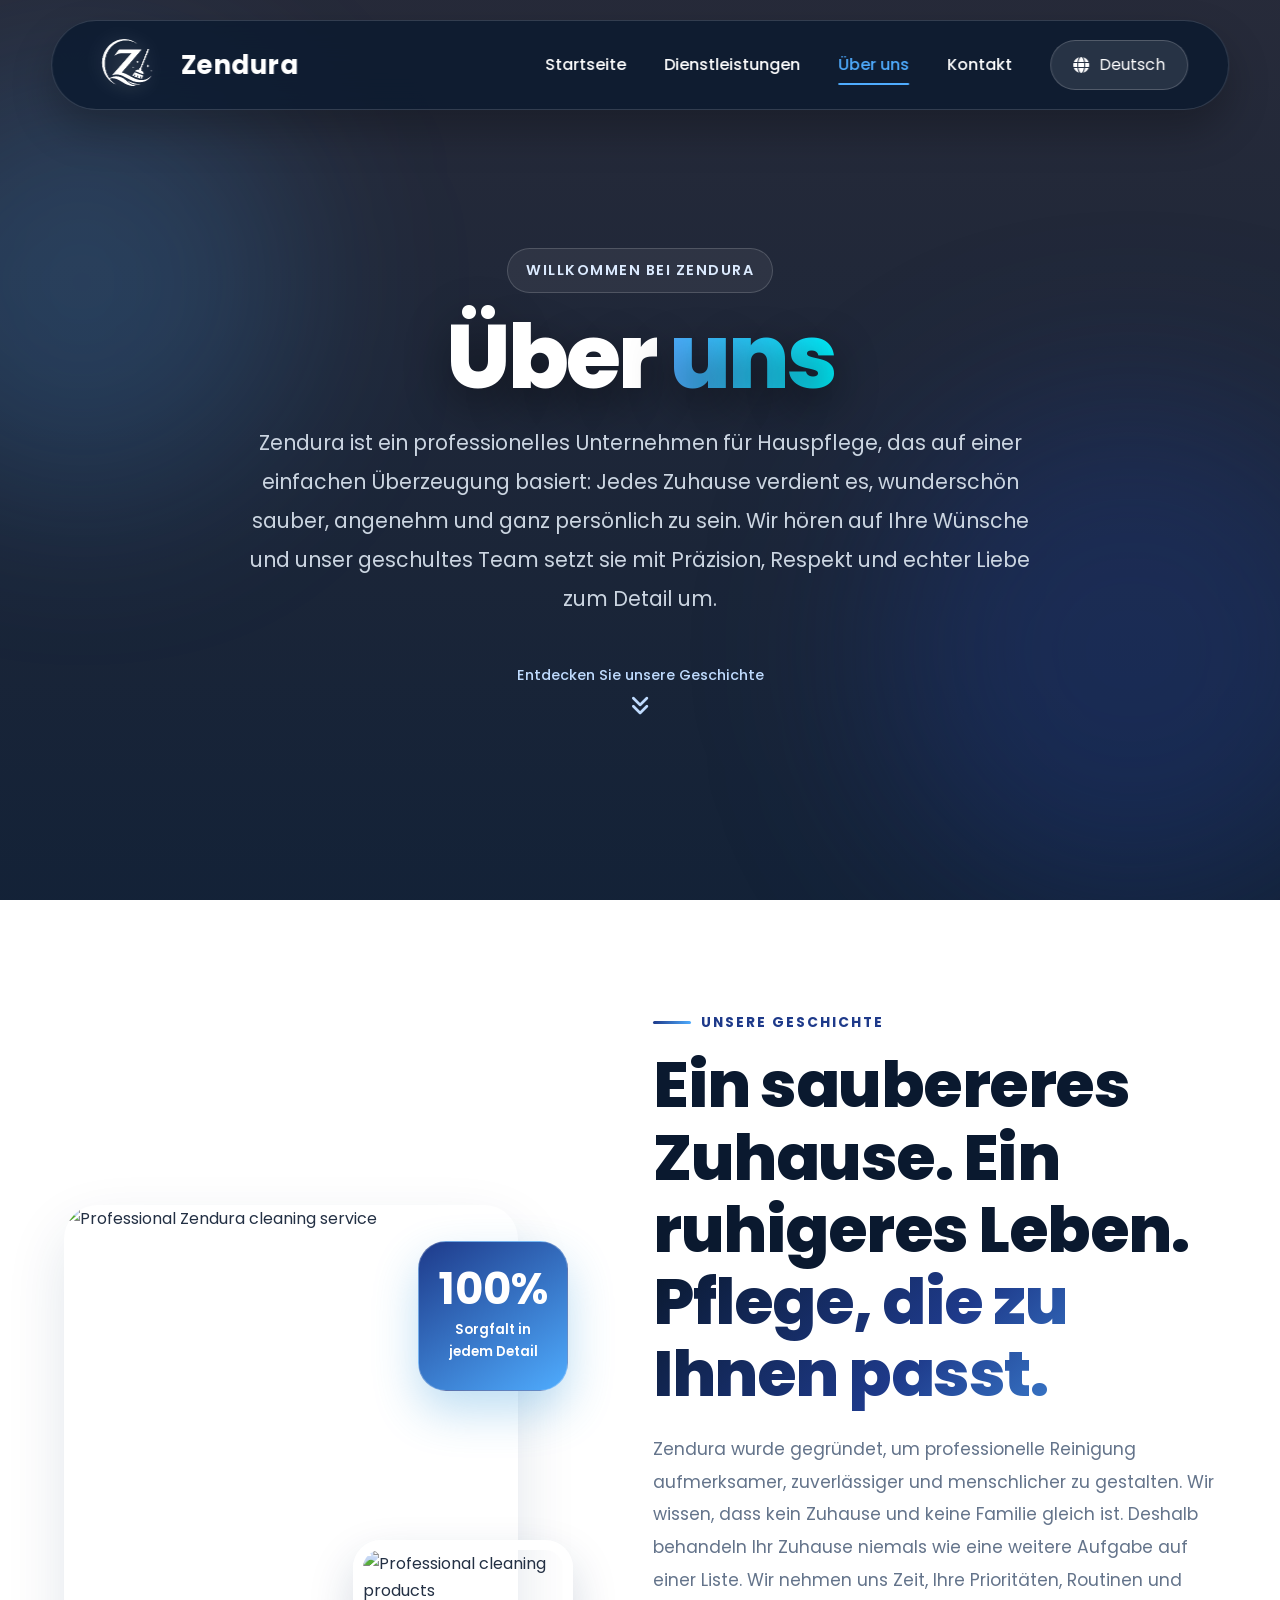
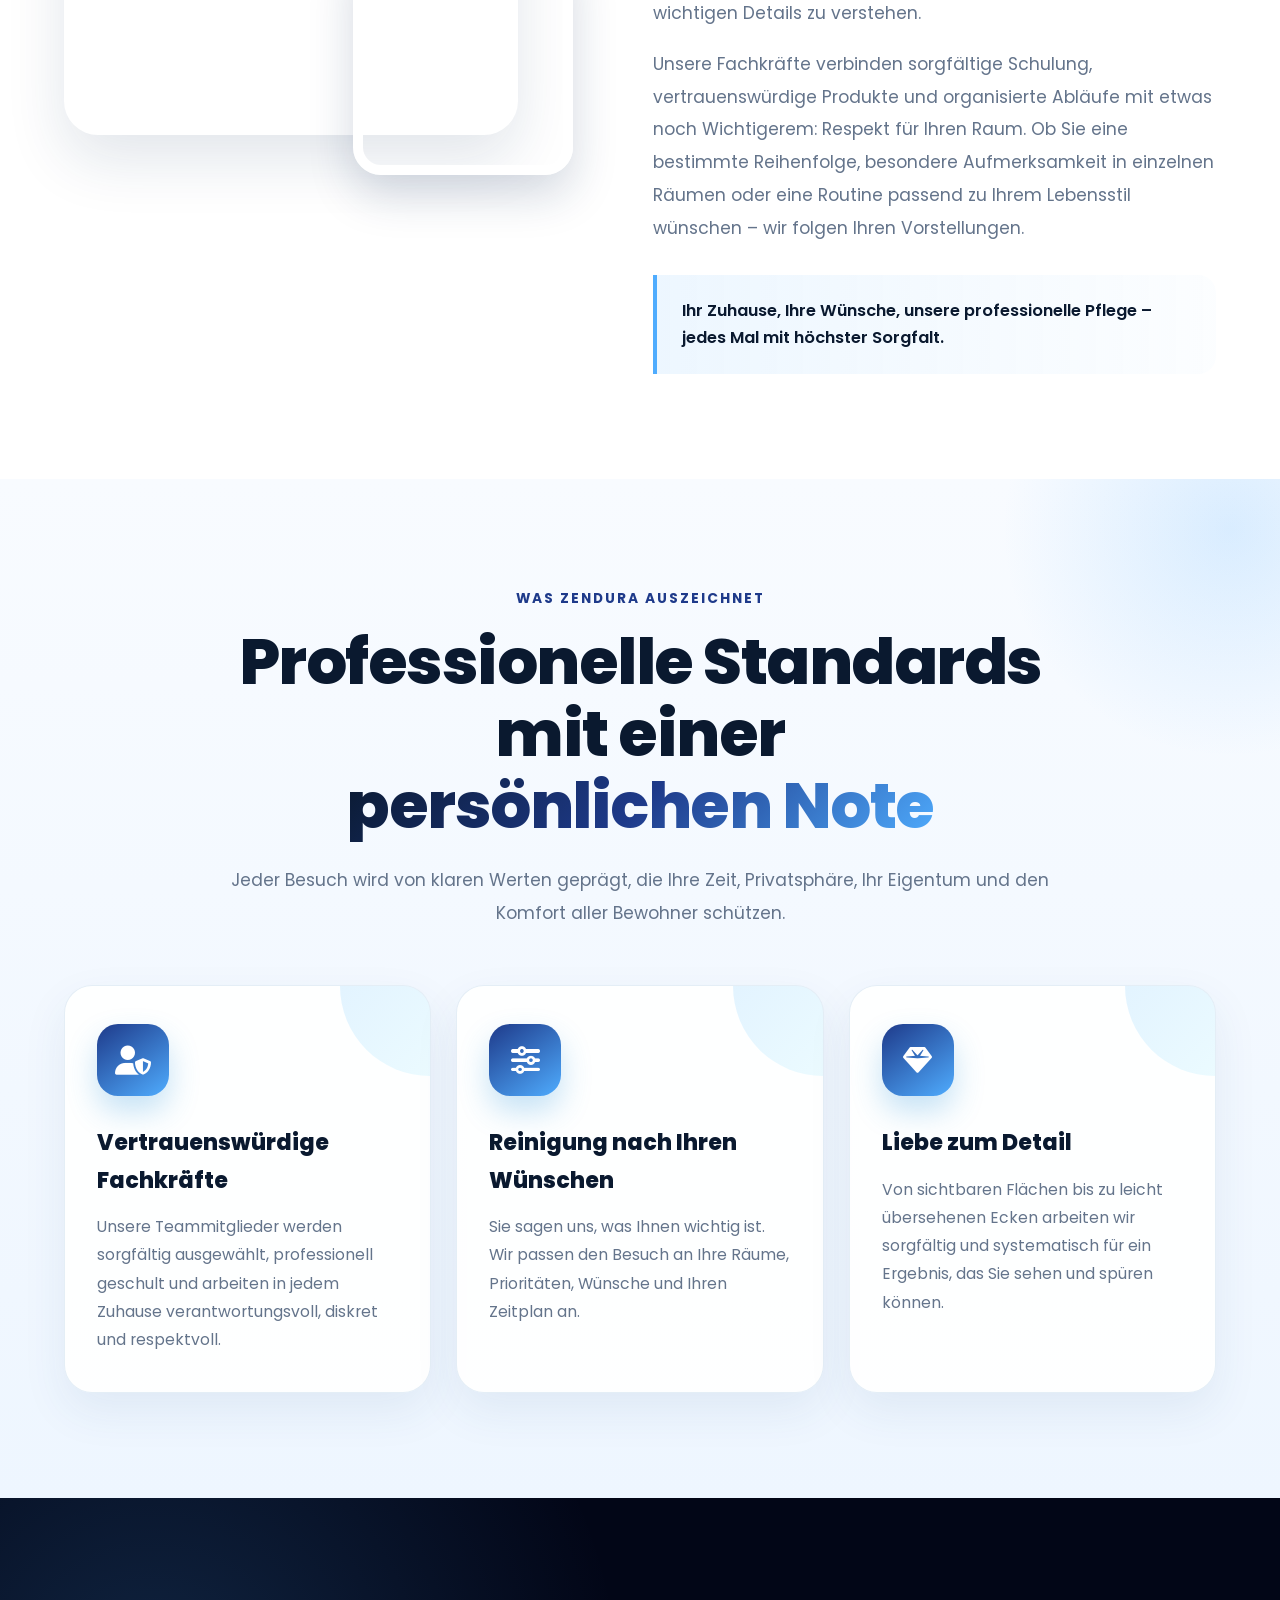
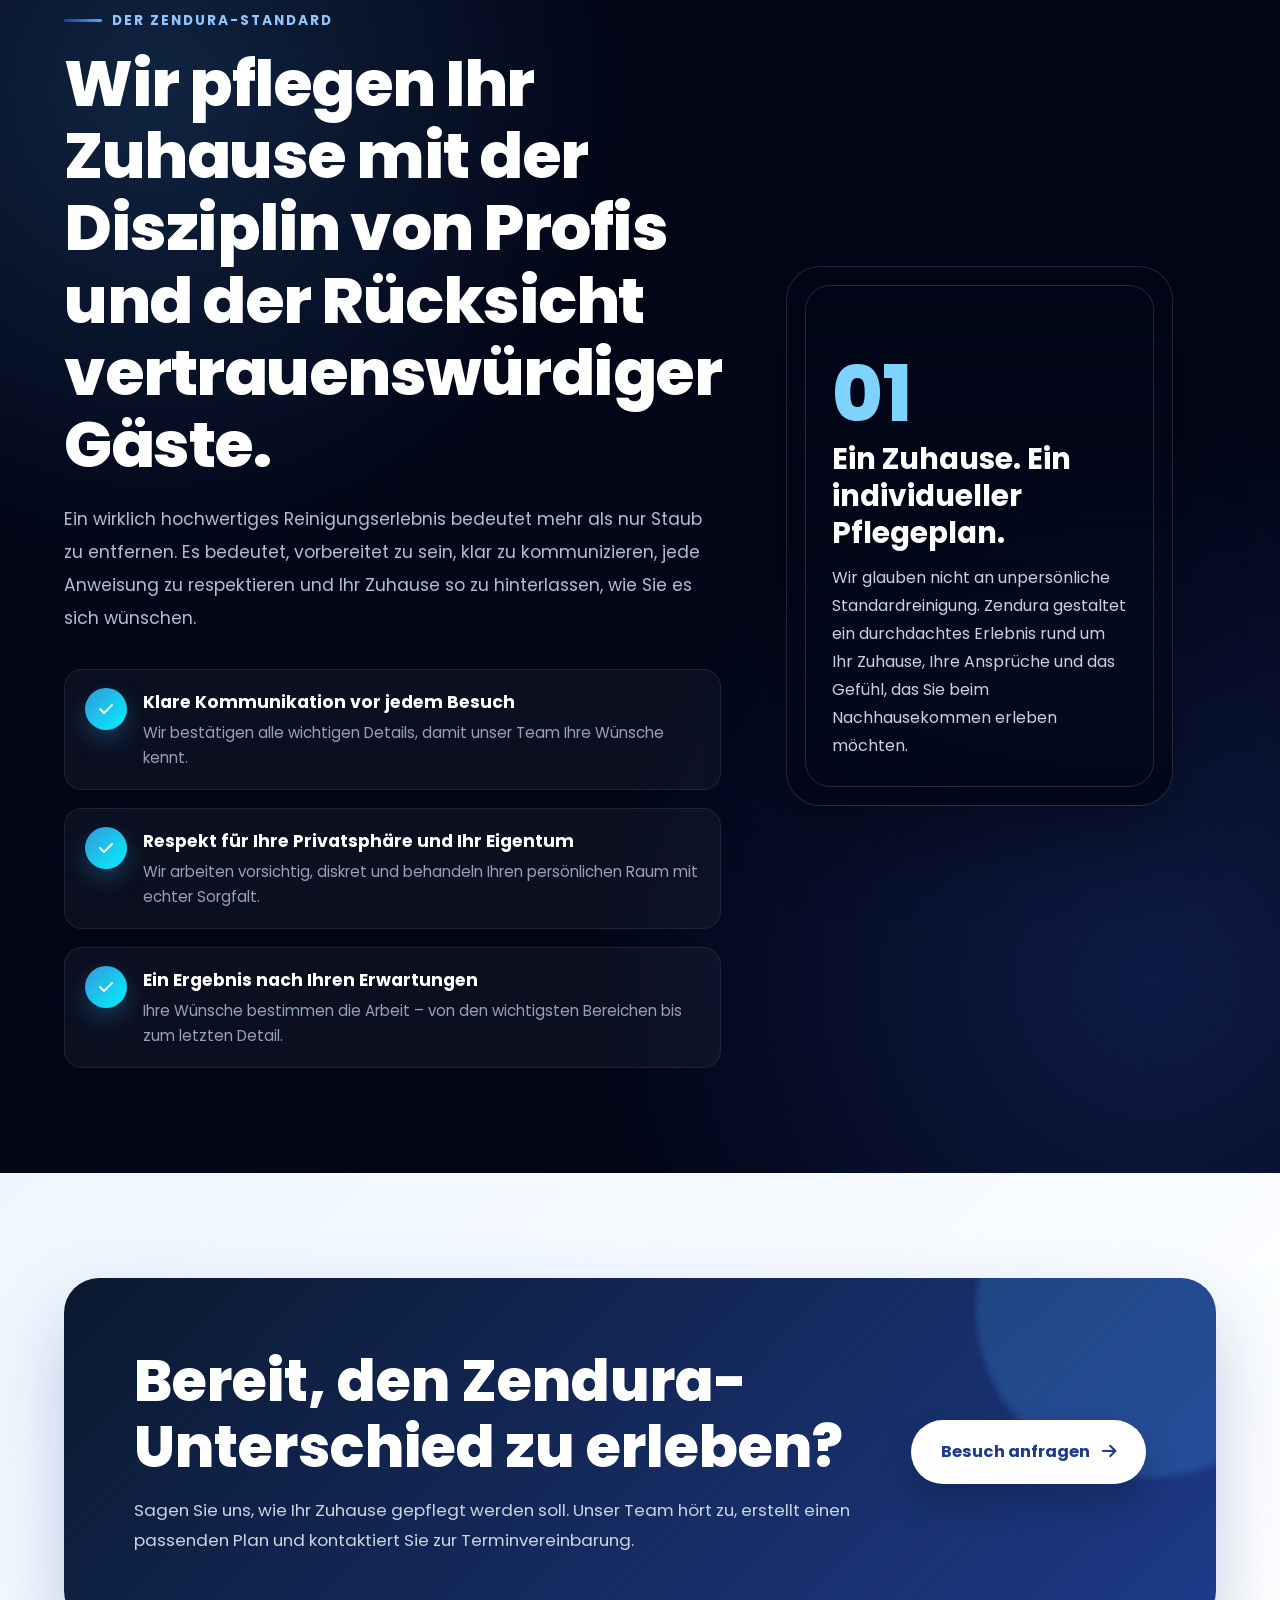
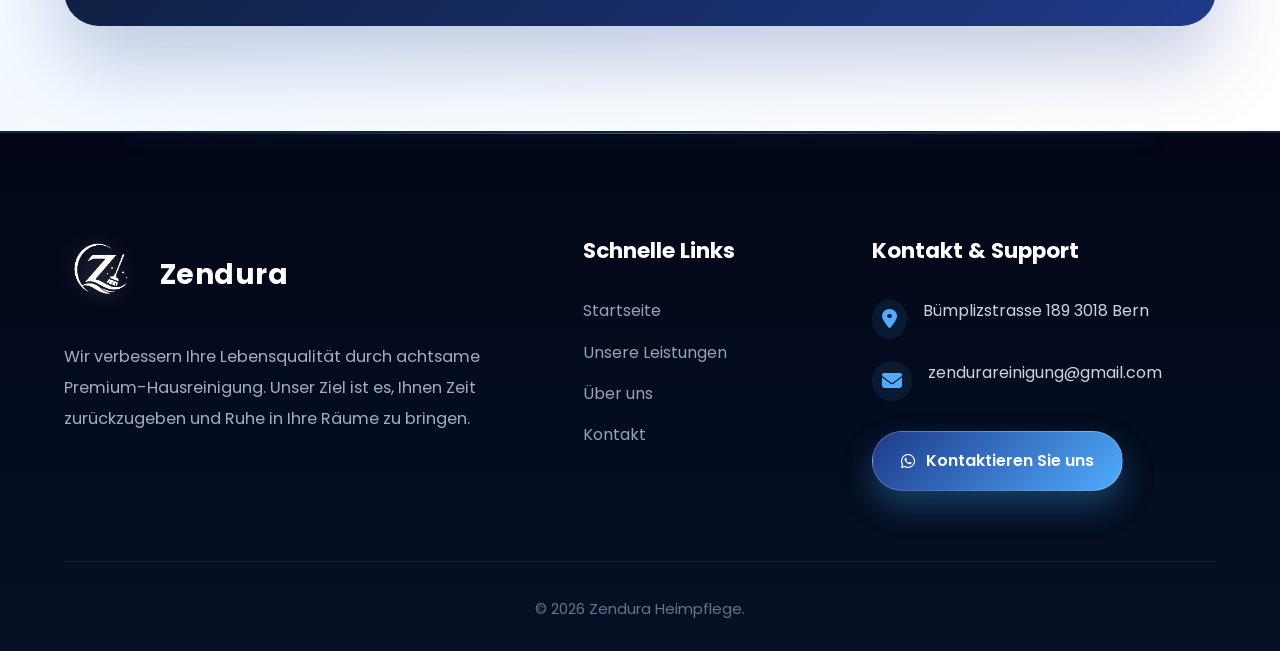
==== commit 3200cf21: "Update aboutus.html" ====
--- a/aboutus.html
+++ b/aboutus.html
@@ -45,6 +45,12 @@
             color: var(--text);
             font-family: "Poppins", sans-serif;
             line-height: 1.7;
+            /* Fix for long German words on mobile */
+            overflow-wrap: break-word;
+            word-wrap: break-word;
+            -webkit-hyphens: auto;
+            -ms-hyphens: auto;
+            hyphens: auto;
         }
 
         a,
@@ -1337,7 +1343,7 @@
                 grid-template-columns: repeat(2, 1fr);
             }
 
-            .stat-item:nth-child(2)::after {
+            .stat-item:nth-child(2):after {
                 display: none;
             }
 
@@ -1883,7 +1889,7 @@
                     </h2>
                     <p class="section-description i18n"
                        data-en="Zendura was created to make professional cleaning feel more thoughtful, reliable, and human. We know that no two homes—and no two families—are exactly alike. That is why we never treat your home like another task on a list. We take time to understand your priorities, your routines, and the details that matter most to you."
-                       data-de="Zendura wurde gegründet, um professionelle Reinigung aufmerksamer, zuverlässiger und menschlicher zu gestalten. Wir wissen, dass kein Zuhause und keine Familie gleich ist. Deshalb behandeln wir Ihr Zuhause niemals wie eine weitere Aufgabe auf einer Liste. Wir nehmen uns Zeit, Ihre Prioritäten, Routinen und wichtigen Details zu verstehen.">
+                       data-de="Zendura wurde gegründet, um professionelle Reinigung aufmerksamer, zuverlässiger und menschlicher zu gestalten. Wir wissen, dass kein Zuhause und keine Familie gleich ist. Deshalb behandeln Ihr Zuhause niemals wie eine weitere Aufgabe auf einer Liste. Wir nehmen uns Zeit, Ihre Prioritäten, Routinen und wichtigen Details zu verstehen.">
                         Zendura wurde gegründet, um professionelle Reinigung aufmerksamer, zuverlässiger und menschlicher zu gestalten. Wir wissen, dass kein Zuhause und keine Familie gleich ist. Deshalb behandeln wir Ihr Zuhause niemals wie eine weitere Aufgabe auf einer Liste. Wir nehmen uns Zeit, Ihre Prioritäten, Routinen und wichtigen Details zu verstehen.
                     </p>
                     <p class="section-description i18n"
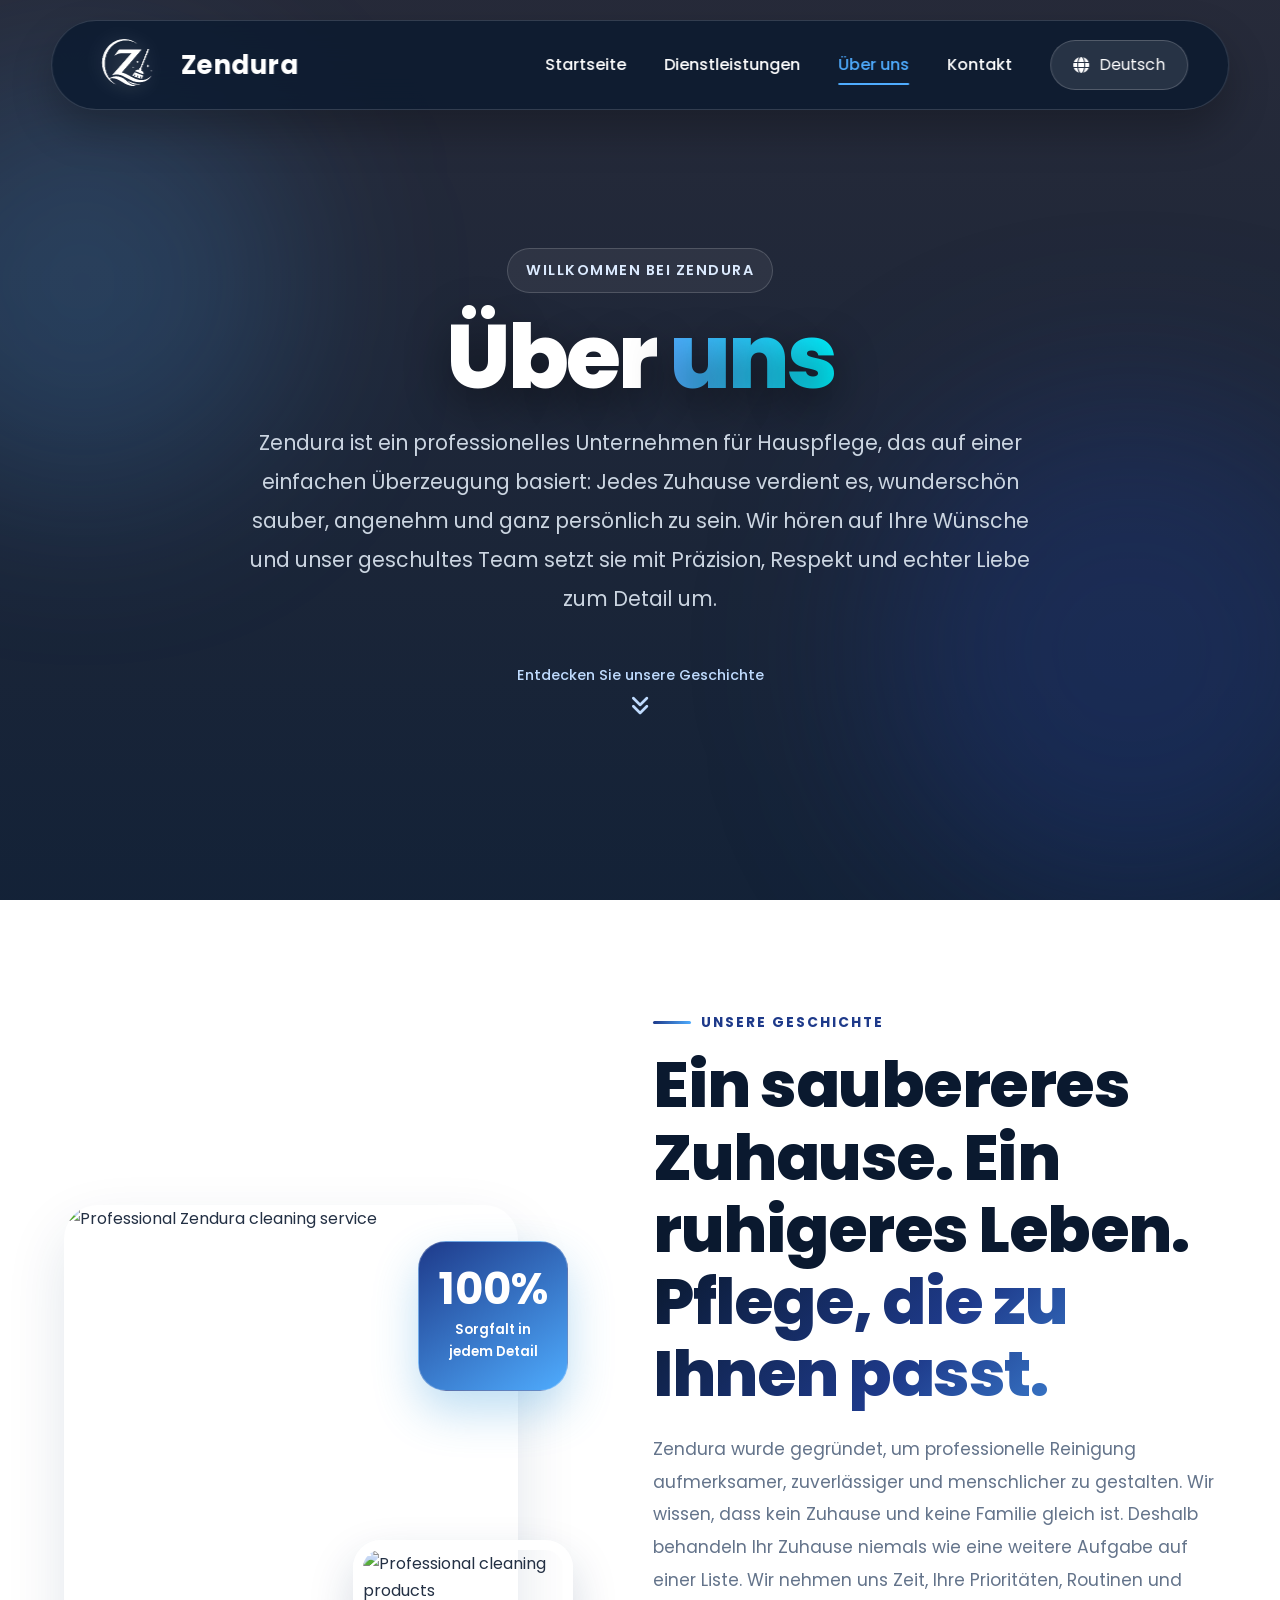
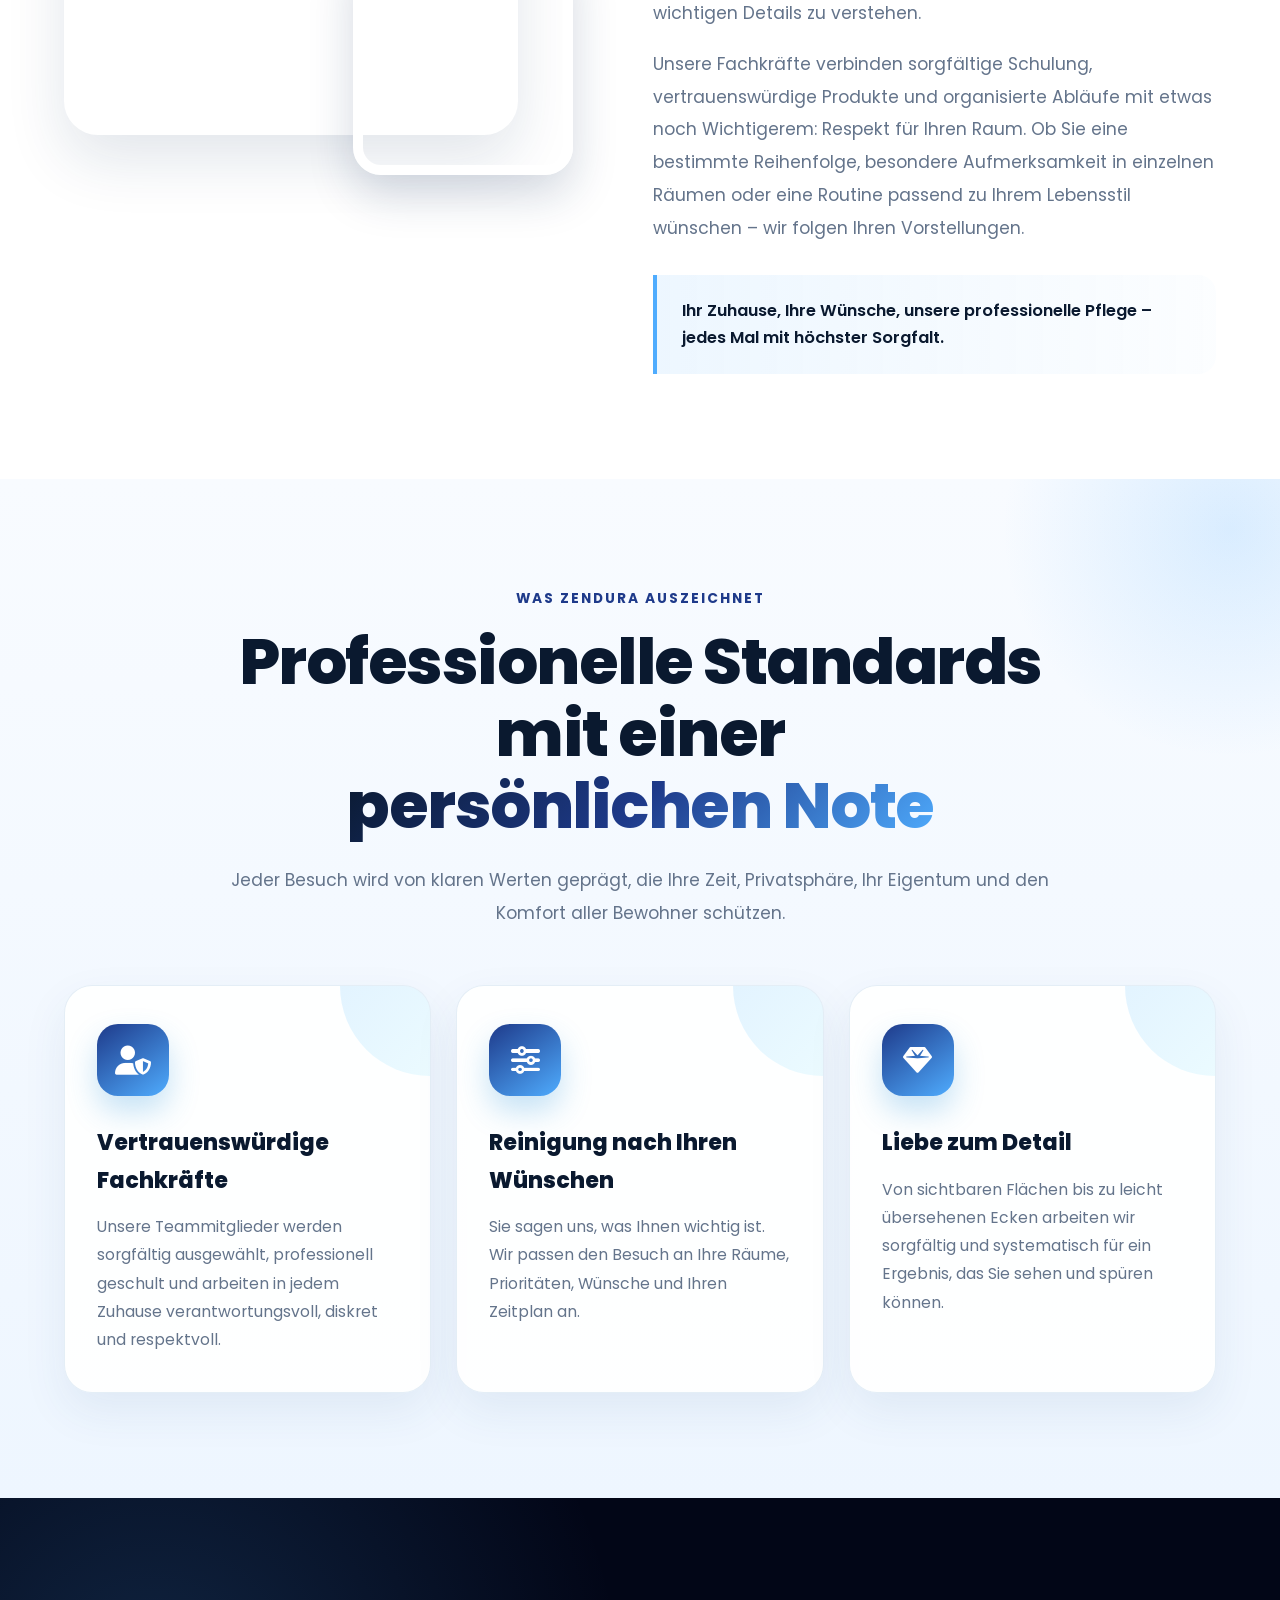
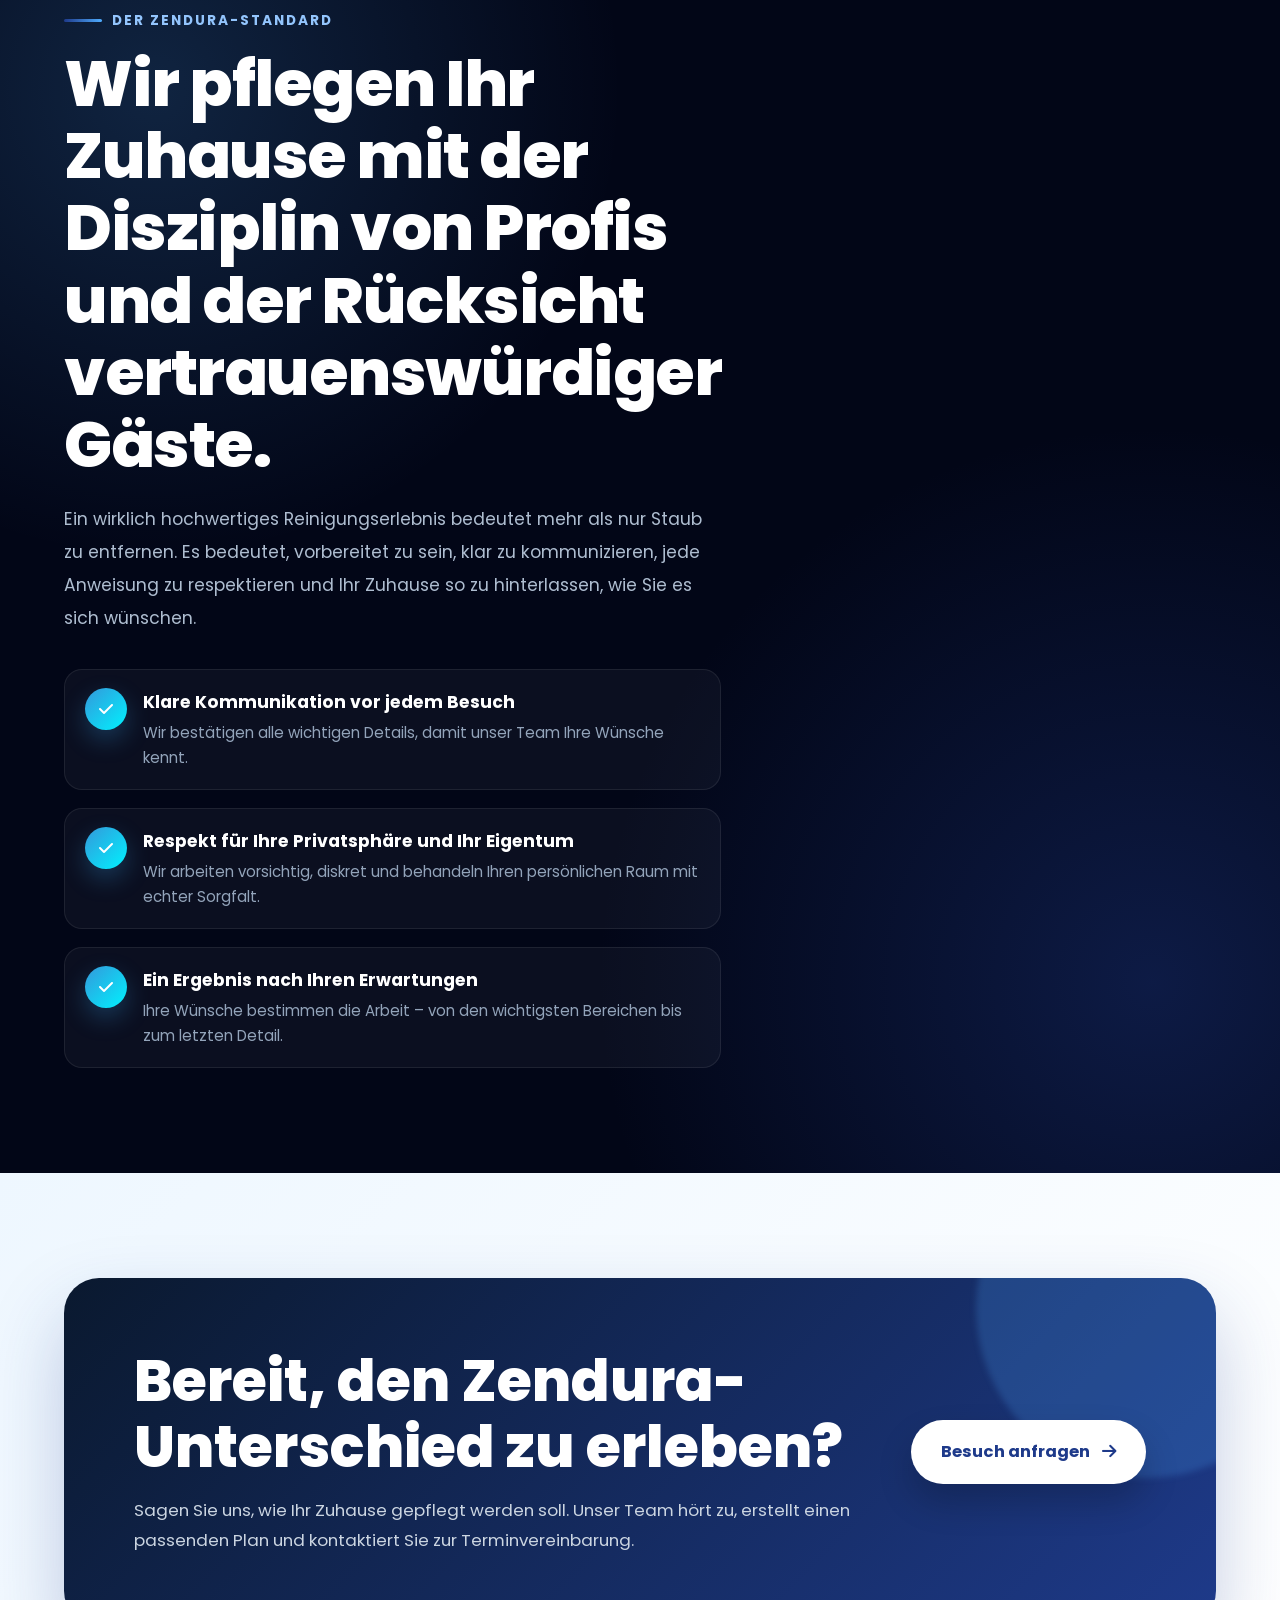
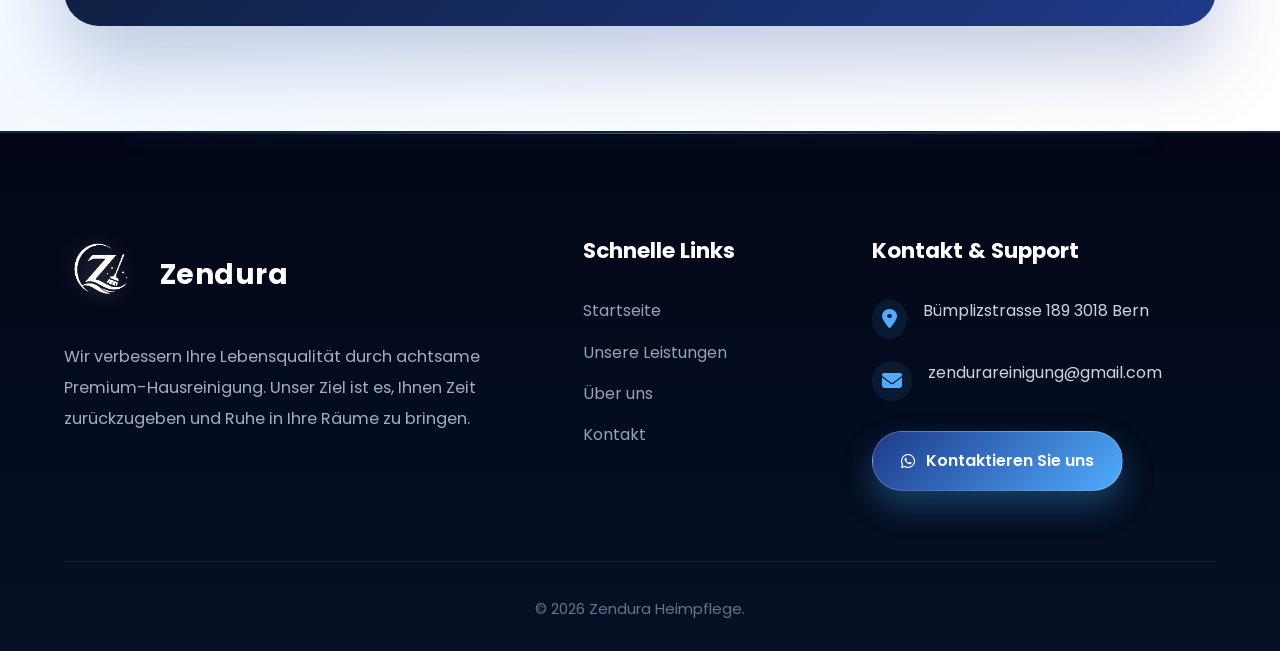
==== commit 8262bb29: "Update aboutus.html" ====
--- a/aboutus.html
+++ b/aboutus.html
@@ -1775,15 +1775,118 @@
         }
 
         .footer-contact a[href^="mailto:"] {
-    color: inherit;
-    text-decoration: none;
-    transition: color 0.25s ease;
-}
-
-.footer-contact a[href^="mailto:"]:hover {
-    color: #39a9db;
-    text-decoration: underline;
-}
+            color: inherit;
+            text-decoration: none;
+            transition: color 0.25s ease;
+        }
+        
+        .footer-contact a[href^="mailto:"]:hover {
+            color: #39a9db;
+            text-decoration: underline;
+        }
+
+        .lang-option {
+            width: 100%;
+            display: flex;
+            align-items: center;
+            justify-content: space-between;
+            gap: 15px;
+            padding: 16px;
+            margin-bottom: 15px;
+        
+            border: 2px solid #e2e8f0;
+            border-radius: 15px;
+        
+            color: #0a192f;
+            background: #f8fafc;
+        
+            text-decoration: none;
+            font-size: 1.2rem;
+            font-weight: 600;
+        
+            cursor: pointer;
+            transition: all 0.3s ease;
+        }
+        
+        .lang-option:hover {
+            border-color: #3498db;
+            background: rgba(52, 152, 219, 0.05);
+            box-shadow: 0 10px 20px rgba(52, 152, 219, 0.12);
+            transform: translateY(-3px);
+        }
+        
+        .lang-option::after {
+            content: "✓";
+        
+            width: 25px;
+            height: 25px;
+        
+            display: flex;
+            align-items: center;
+            justify-content: center;
+        
+            border-radius: 50%;
+        
+            color: #ffffff;
+            background: linear-gradient(135deg, #3498db, #4facfe);
+        
+            font-size: 14px;
+            font-weight: 800;
+        
+            opacity: 0;
+            visibility: hidden;
+            transform: scale(0.5);
+        
+            transition:
+                opacity 0.25s ease,
+                visibility 0.25s ease,
+                transform 0.25s ease;
+        }
+        
+        .lang-option.selected {
+            color: #1e3a8a;
+            border-color: #3498db;
+            background: rgba(52, 152, 219, 0.08);
+            box-shadow: 0 10px 25px rgba(52, 152, 219, 0.12);
+        }
+        
+        .lang-option.selected::after {
+            opacity: 1;
+            visibility: visible;
+            transform: scale(1);
+        }
+        
+        .close-lang-modal {
+            position: absolute;
+            top: 18px;
+            right: 23px;
+        
+            width: 40px;
+            height: 40px;
+        
+            display: grid;
+            place-items: center;
+        
+            padding: 0;
+            border: none;
+            outline: none;
+            border-radius: 50%;
+        
+            color: #9aaabd;
+            background: transparent;
+        
+            font-size: 26px;
+            line-height: 1;
+        
+            cursor: pointer;
+            transition: all 0.3s ease;
+        }
+        
+        .close-lang-modal:hover {
+            color: #ef4444;
+            background: rgba(239, 68, 68, 0.08);
+            transform: rotate(90deg);
+        }
     </style>
 </head>
 <body>
@@ -2000,7 +2103,7 @@
                     </div>
                 </div>
 
-                <div class="promise-panel reveal">
+                <!-- <div class="promise-panel reveal">
                     <div class="promise-panel-content">
                         <div class="promise-number">01</div>
                         <h3 class="i18n" data-en="One home. One tailored care plan." data-de="Ein Zuhause. Ein individueller Pflegeplan.">Ein Zuhause. Ein individueller Pflegeplan.</h3>
@@ -2010,7 +2113,7 @@
                             Wir glauben nicht an unpersönliche Standardreinigung. Zendura gestaltet ein durchdachtes Erlebnis rund um Ihr Zuhause, Ihre Ansprüche und das Gefühl, das Sie beim Nachhausekommen erleben möchten.
                         </p>
                     </div>
-                </div>
+                </div> -->
             </div>
         </section>
 
@@ -2071,7 +2174,7 @@
                         </a>
                     </li>
                     <li>
-                        <a href="https://wa.me/1234567890" target="_blank" rel="noopener noreferrer" class="whatsapp-btn-blue">
+                        <a href="https://wa.me/410789642788" target="_blank" rel="noopener noreferrer" class="whatsapp-btn-blue">
                             <i class="fa-brands fa-whatsapp"></i>
                             <span class="i18n" data-en="Connect With Us" data-de="Kontaktieren Sie uns">Kontaktieren Sie uns</span>
                         </a>
